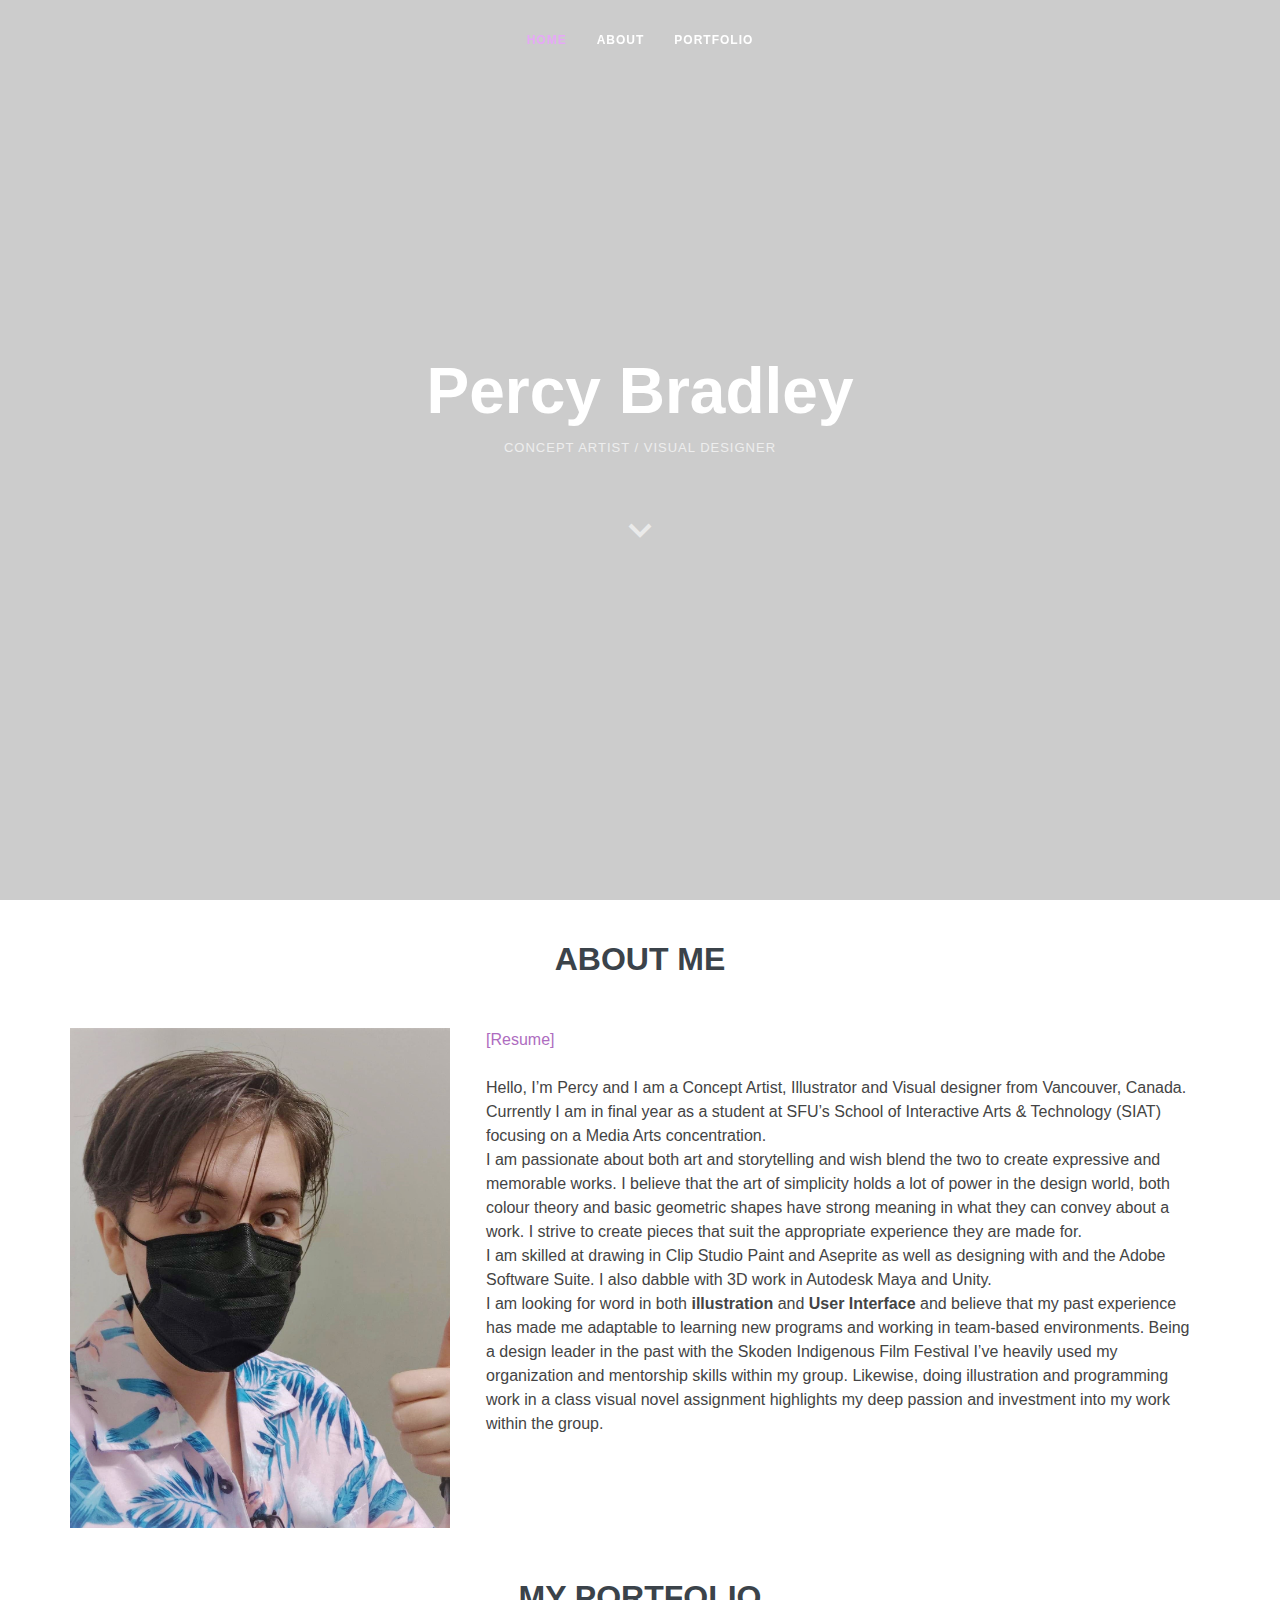
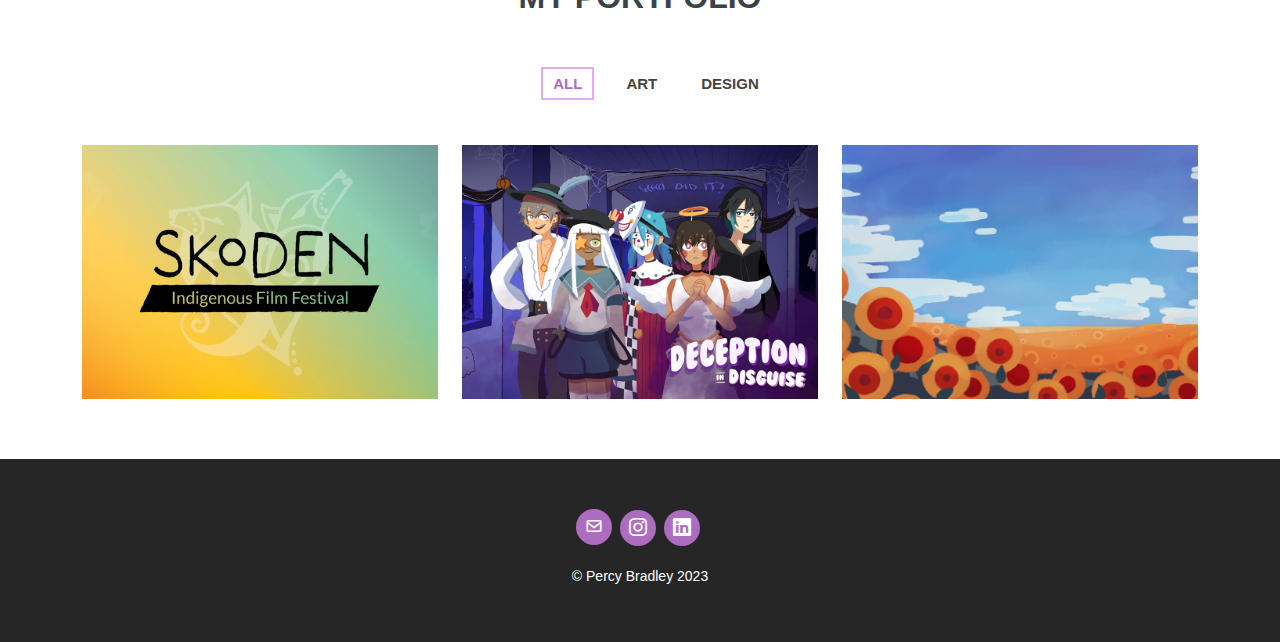
==== index.html @ afb80fdd "Add Photos" ====
<!DOCTYPE html>
<html lang="en">

<head>
  <meta charset="utf-8">
  <meta content="width=device-width, initial-scale=1.0" name="viewport">

  <title>Percy Bradley</title>
  <meta content="" name="description">
  <meta content="" name="keywords">
  
  <!-- Vendor CSS Files -->
  <link href="assets/vendor/bootstrap/css/bootstrap.min.css" rel="stylesheet">
  <link href="assets/vendor/bootstrap-icons/bootstrap-icons.css" rel="stylesheet">
  <link href="assets/vendor/boxicons/css/boxicons.min.css" rel="stylesheet">
  <link href="assets/vendor/glightbox/css/glightbox.min.css" rel="stylesheet">
  <link href="assets/vendor/swiper/swiper-bundle.min.css" rel="stylesheet">

  <!-- CSS Files -->
  <link href="assets/css/style.css" rel="stylesheet">
  <link href="assets/css/navigation.css" rel="stylesheet">
  <link href="assets/css/gallery.css" rel="stylesheet">
  <link href="assets/css/portfolio.css" rel="stylesheet">
  <link href="assets/css/aboutme.css" rel="stylesheet">
  <link href="assets/css/contactme.css" rel="stylesheet">
</head>

<body>

  <!-- ======= Header ======= -->
  <header id="header" class="fixed-top d-flex justify-content-center align-items-center header-transparent">
    <nav id="navbar" class="navbar">
      <ul>
        <li><a class="nav-link scrollto active" href="#hero">
          <p>Home</p>
        </a></li>
        <li><a class="nav-link scrollto" href="#about">About</a></li>
        <li><a class="nav-link scrollto" href="#portfolio">Portfolio</a></li>
      </ul>
      <i class="bi bi-list mobile-nav-toggle"></i>
    </nav><!-- .navbar -->
  </header><!-- End Header -->



  
  <!-- ======= Hero Section ======= -->
  <section id="hero">
    <div class="hero-container">
      <h1>Percy Bradley</h1>
      <h2>Concept Artist / Visual Designer</h2>
      <a href="#about" class="btn-scroll scrollto" title="Scroll Down"><i class="bx bx-chevron-down"></i></a>
    </div>
  </section><!-- End Hero -->

  <!-- ======= About Me Section ======= -->
  <section id="about" class="about">
    <div class="container">

      <div class="section-title">
        <h2>About Me</h2>
      </div>

      <div class="row">
        <div class="image col-lg-4 d-flex align-items-stretch justify-content-center justify-content-lg-start" id="profile.img"></div>
        <div class="col-lg-8 d-flex flex-column align-items-stretch">
          <div class="content ps-lg-4 d-flex flex-column justify-content-center">
            <a href="assets/PercyBradley-Resume.pdf"><p>[Resume]</p><br></a>

            <p>Hello, I’m Percy and I am a Concept Artist, Illustrator and Visual designer from Vancouver, Canada. Currently I am in final year as a student at SFU’s School of Interactive Arts & Technology (SIAT) focusing on a Media Arts concentration.<br>
              I am passionate about both art and storytelling and wish blend the two to create expressive and memorable works. I believe that the art of simplicity holds a lot of power in the design world, both colour theory and basic geometric shapes have strong meaning in what they can convey about a work. I strive to create pieces that suit the appropriate experience they are made for.<br> 
              I am skilled at drawing in Clip Studio Paint and Aseprite as well as designing with and the Adobe Software Suite. I also dabble with 3D work in Autodesk Maya and Unity.<br>
              I am looking for word in both <strong>illustration</strong> and <strong>User Interface</strong> and believe that my past experience has made me adaptable to learning new programs and working in team-based environments. Being a design leader in the past with the Skoden Indigenous Film Festival I’ve heavily used my organization and mentorship skills within my group. Likewise, doing illustration and programming work in a class visual novel assignment highlights my deep passion and investment into my work within the group.
            </p>
          </div><!-- End .content-->
        </div>
      </div>
    </div>
  </section><!-- End About Me Section -->


  <main id="main">
      <!-- ======= My Portfolio Section ======= -->
      <section id="portfolio" class="portfolio">
      <div class="container">

        <div class="section-title">
          <h2>My Portfolio</h2>      
        </div>

        <ul id="portfolio-flters" class="d-flex justify-content-center">
          <li data-filter="*" class="filter-active">All</li>
          <li data-filter=".filter-art">Art</li>
          <li data-filter=".filter-design">Design</li>
        </ul>

        <div class="row portfolio-container">

          <!-- SKODEN -->
          <div class="col-lg-4 col-md-6 portfolio-item filter-design">
            <div class="portfolio-img">
              <a href="portfolio-social-media.html" class="link-fluid">
                <img src="assets/img/skoden/skoden_crop.png" class="img-fluid" alt="">
              </a>
            </div>
            <div class="portfolio-info">
              <h4>Skoden Indigenous Film Festival</h4>
              <p>Social Media Design</p>
            </div>
          </div>

          <!-- VISUAL NOVEL -->
          <div class="col-lg-4 col-md-6 portfolio-item filter-art">
            <div class="portfolio-img">
              <a href="portfolio-visual-novel.html" class="link-fluid">
                <img src="assets/img/vn/vn_crop.png" class="img-fluid" alt="">
              </a>
            </div>
            <div class="portfolio-info">
              <h4>Visual Novel Game</h4>
              <p>Concept Art, Illustrations, Writing</p>
            </div>
          </div>

          <!-- ARTS -->
          <div class="col-lg-4 col-md-6 portfolio-item filter-art">
            <div class="portfolio-img">
              <a href="portfolio-personal.html" class="link-fluid">
                <img src="assets/img/personal/personal_crop.png" class="img-fluid" alt="">
              </a>
            </div>
            <div class="portfolio-info">
              <h4>Personal Work</h4>
              <p>Concept Art, Illustrations, Pixel Art</p>
            </div>
          </div>

        </div>
      </div>
    </section><!-- End My Portfolio Section -->


    



  </main><!-- End #main -->


  <!-- ======= Footer ======= -->
  <footer id="footer">
    <div class="container">
      <div class="col-md-12">
        <div class="info-box">
          <div class="social-links">
            <a href ="mailto:percival.w.bradley@gmail.com"><i class="bx bx-envelope"></i></a>
            <a href="https://www.instagram.com/crowoats/" class="instagram"><i class="bi bi-instagram"></i></a>
            <a href="https://www.linkedin.com/in/percy-bradley-56721328b/#" class="linkedin"><i class="bi bi-linkedin"></i></a>
          </div>
        </div>
      </div>
      <div class="copyright">
        &copy; Percy Bradley 2023
      </div>
    </div>
  </footer><!-- End Footer -->


  <a href="#" class="back-to-top d-flex align-items-center justify-content-center"><i class="bi bi-arrow-up-short"></i></a>

  <!-- Vendor JS Files -->
  <script src="assets/vendor/purecounter/purecounter_vanilla.js"></script>
  <script src="assets/vendor/bootstrap/js/bootstrap.bundle.min.js"></script>
  <script src="assets/vendor/glightbox/js/glightbox.min.js"></script>
  <script src="assets/vendor/isotope-layout/isotope.pkgd.min.js"></script>
  <script src="assets/vendor/swiper/swiper-bundle.min.js"></script>
  <script src="assets/vendor/waypoints/noframework.waypoints.js"></script>
  <script src="assets/vendor/php-email-form/validate.js"></script>

  <!-- Template Main JS File -->
  <script src="assets/js/main.js"></script>

</body>

</html>
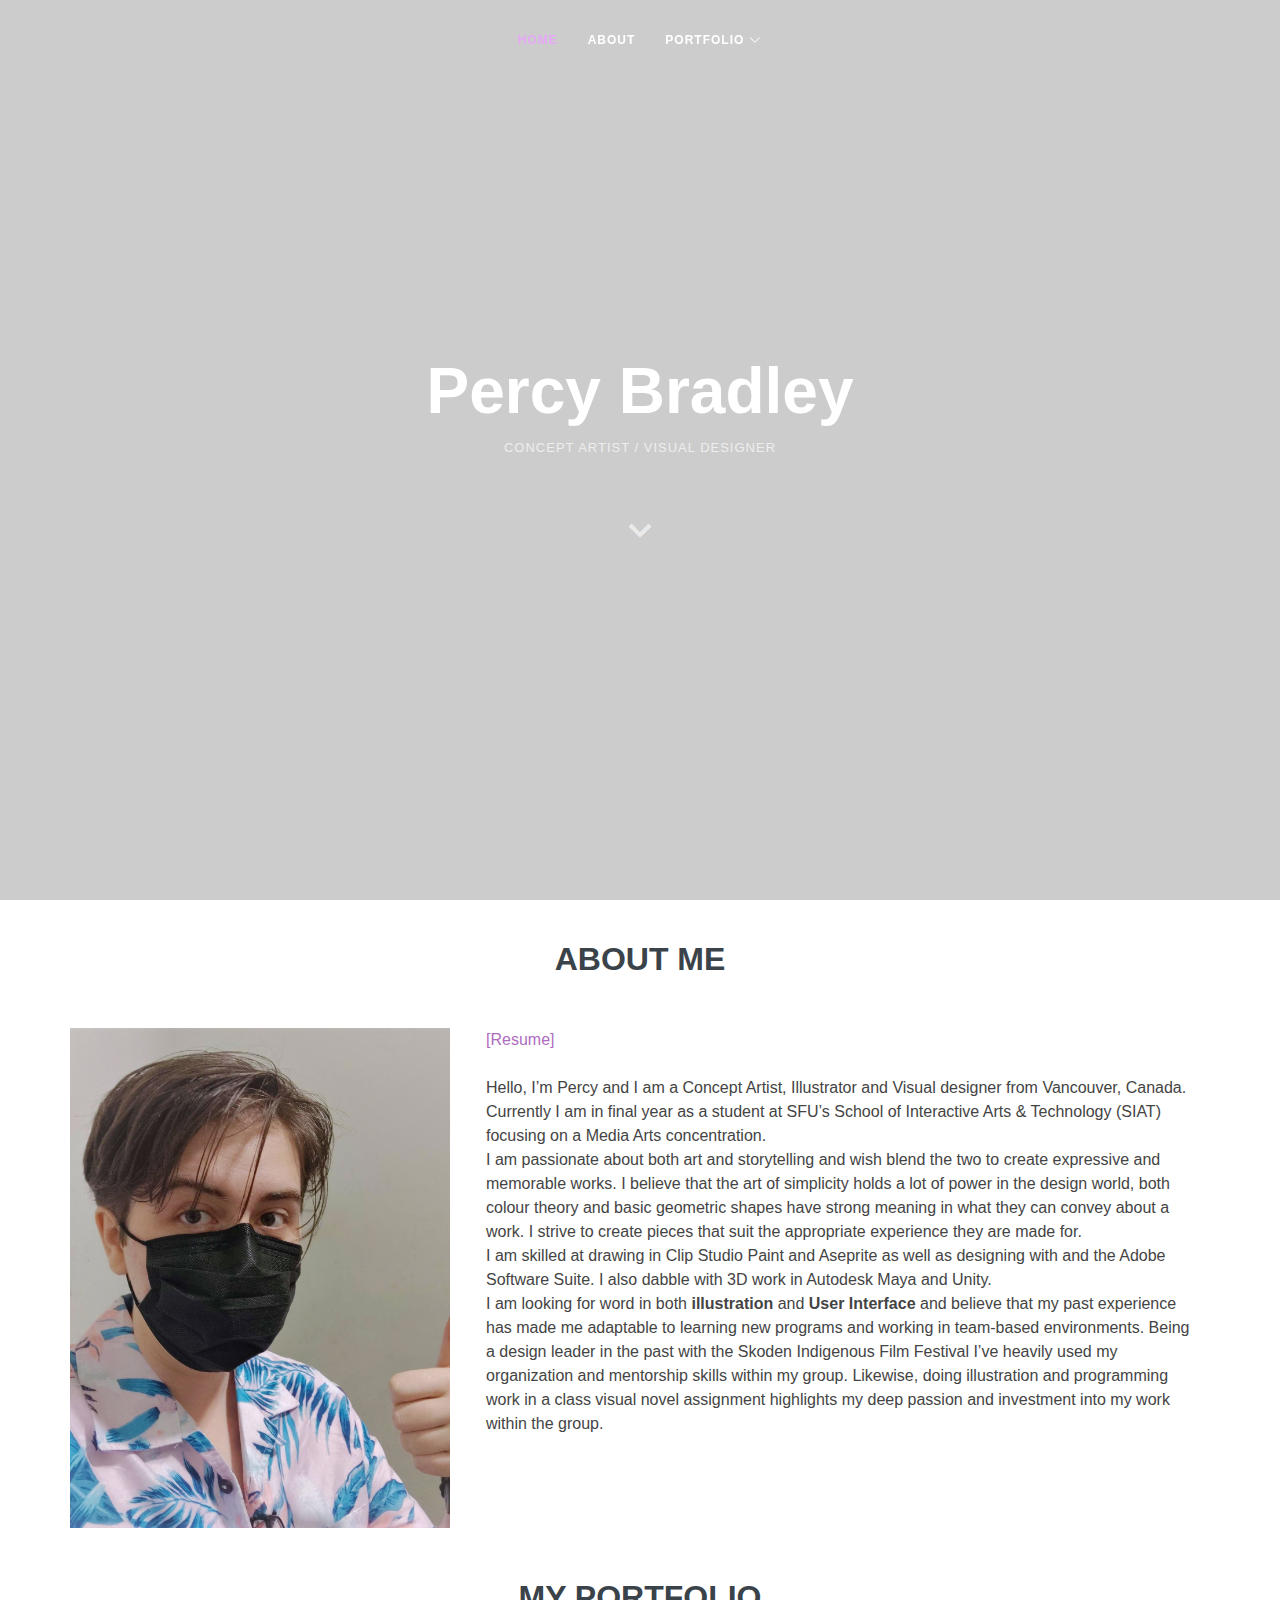
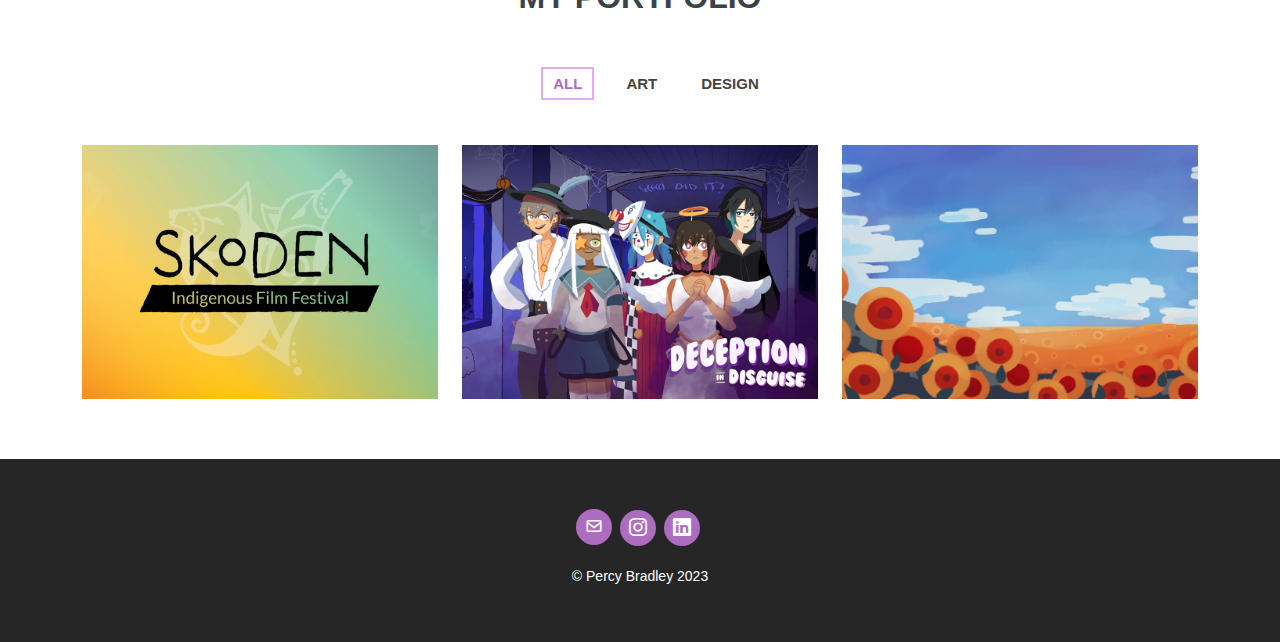
==== commit 03edcd54: "Link Hover + New Images" ====
--- a/index.html
+++ b/index.html
@@ -35,10 +35,16 @@
           <p>Home</p>
         </a></li>
         <li><a class="nav-link scrollto" href="#about">About</a></li>
-        <li><a class="nav-link scrollto" href="#portfolio">Portfolio</a></li>
+        <li class="dropdown"><a href="#portfolio"><span>Portfolio</span> <i class="bi bi-chevron-down"></i></a>
+          <ul>
+            <li><a href="portfolio-social-media.html">2023 Skoden Indigenous Film Festival</a></li>
+            <li><a href="portfolio-visual-novel.html">Visual Novel Game</a></li>
+            <li><a href="portfolio-personal.html">Personal Work</a></li>
+          </ul>
+        </li>
       </ul>
       <i class="bi bi-list mobile-nav-toggle"></i>
-    </nav><!-- .navbar -->
+    </nav>
   </header><!-- End Header -->
 
 
--- a/assets/css/style.css
+++ b/assets/css/style.css
@@ -17,6 +17,7 @@
 a {
   color: #ae6cc0;
   text-decoration: none;
+  transition: 0.3s;
 }
 
 a:hover {
@@ -311,7 +312,6 @@
   text-align: center;
   width: 36px;
   height: 36px;
-  transition: 0.3s;
 }
 
 #footer .social-links a:hover {
--- a/assets/css/navigation.css
+++ b/assets/css/navigation.css
@@ -83,7 +83,7 @@
   .navbar .dropdown ul a:hover,
   .navbar .dropdown ul .active:hover,
   .navbar .dropdown ul li:hover>a {
-    color: #6fdeb6;
+    color: #ae6cc0;
   }
   
   .navbar .dropdown:hover>ul {
@@ -179,7 +179,7 @@
   .navbar-mobile a:hover,
   .navbar-mobile .active,
   .navbar-mobile li:hover>a {
-    color: #6fdeb6;
+    color: #ae6cc0;;
   }
   
   .navbar-mobile .getstarted,
@@ -214,7 +214,7 @@
   .navbar-mobile .dropdown ul a:hover,
   .navbar-mobile .dropdown ul .active:hover,
   .navbar-mobile .dropdown ul li:hover>a {
-    color: #6fdeb6;
+    color: #ae6cc0;
   }
   
   .navbar-mobile .dropdown>.dropdown-active {
--- a/assets/css/portfolio.css
+++ b/assets/css/portfolio.css
@@ -63,7 +63,7 @@
   top: 70px;
 }
 .portfolio-nav .nav-link:hover{
-  color:#6fdeb6 ;
+  color: #ae6cc0;
 }
 
 .portfolio-details .portfolio-details-slider .swiper-pagination .swiper-pagination-bullet {
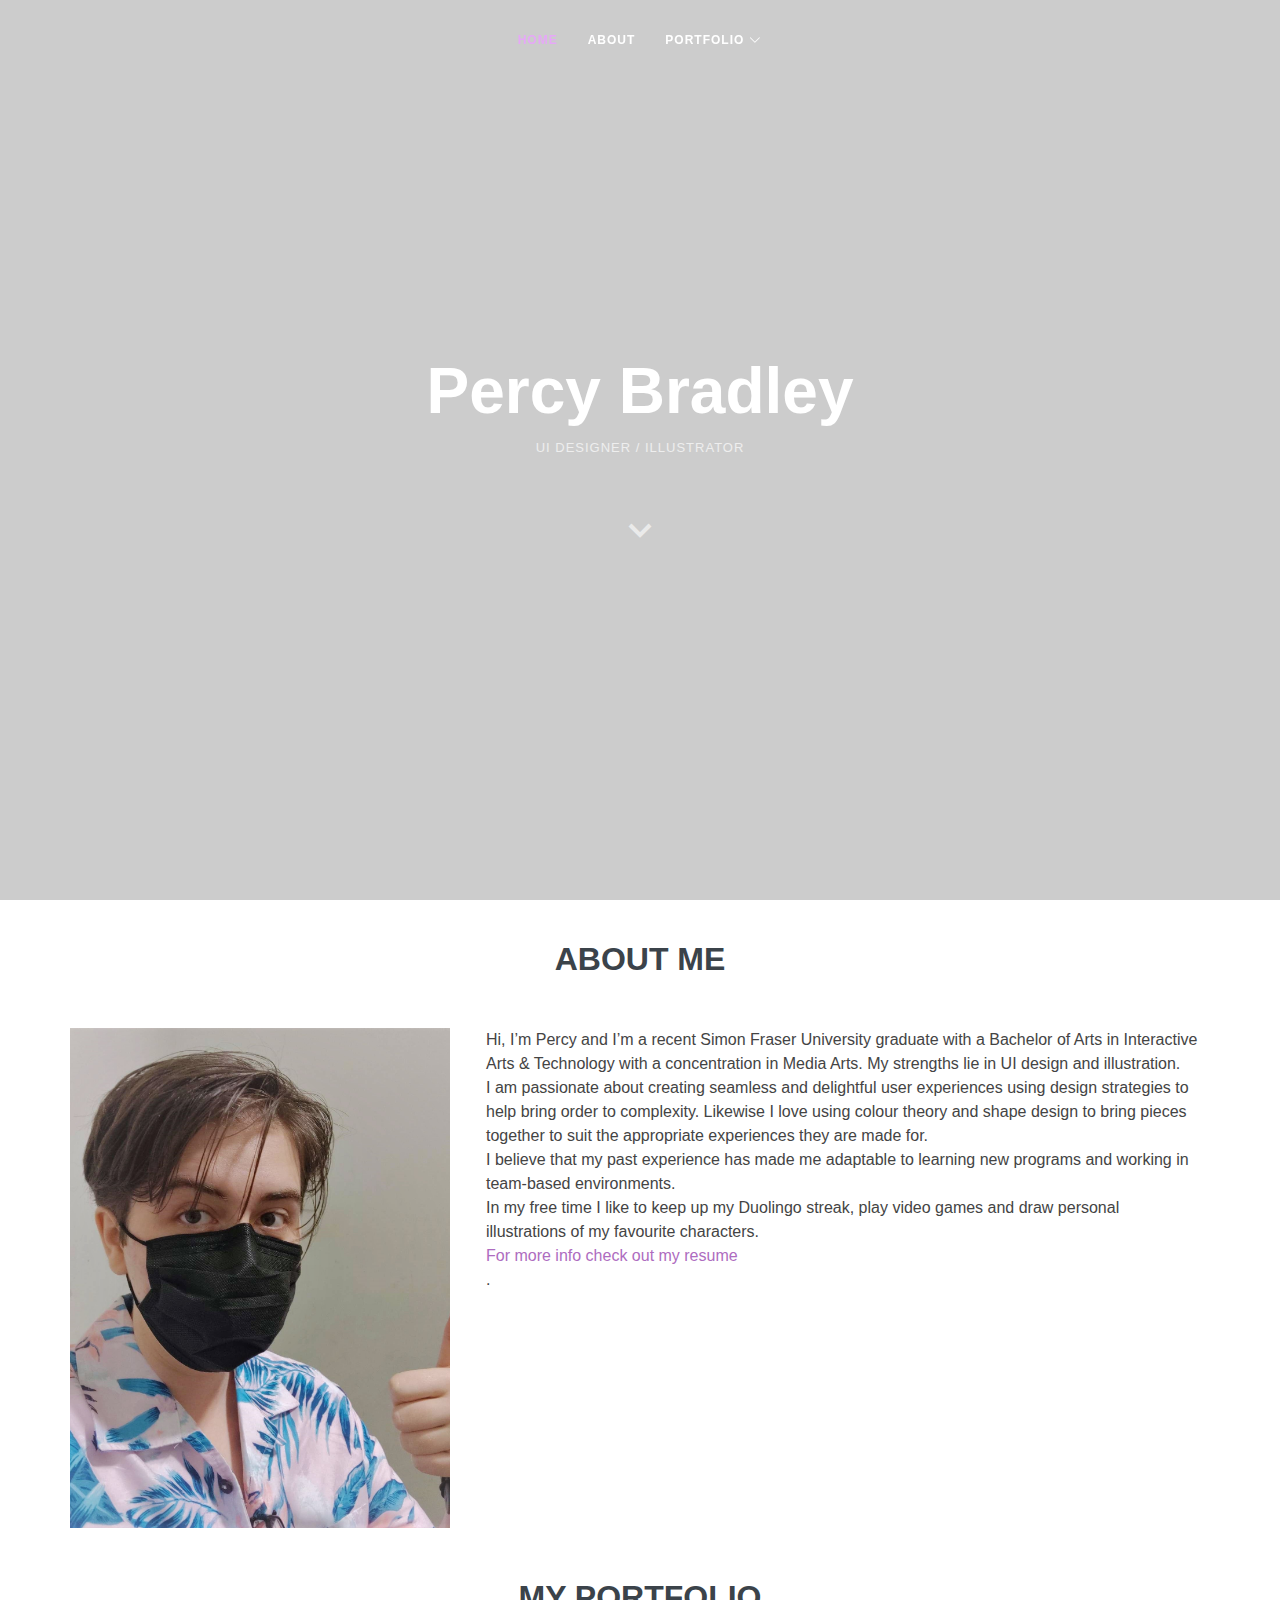
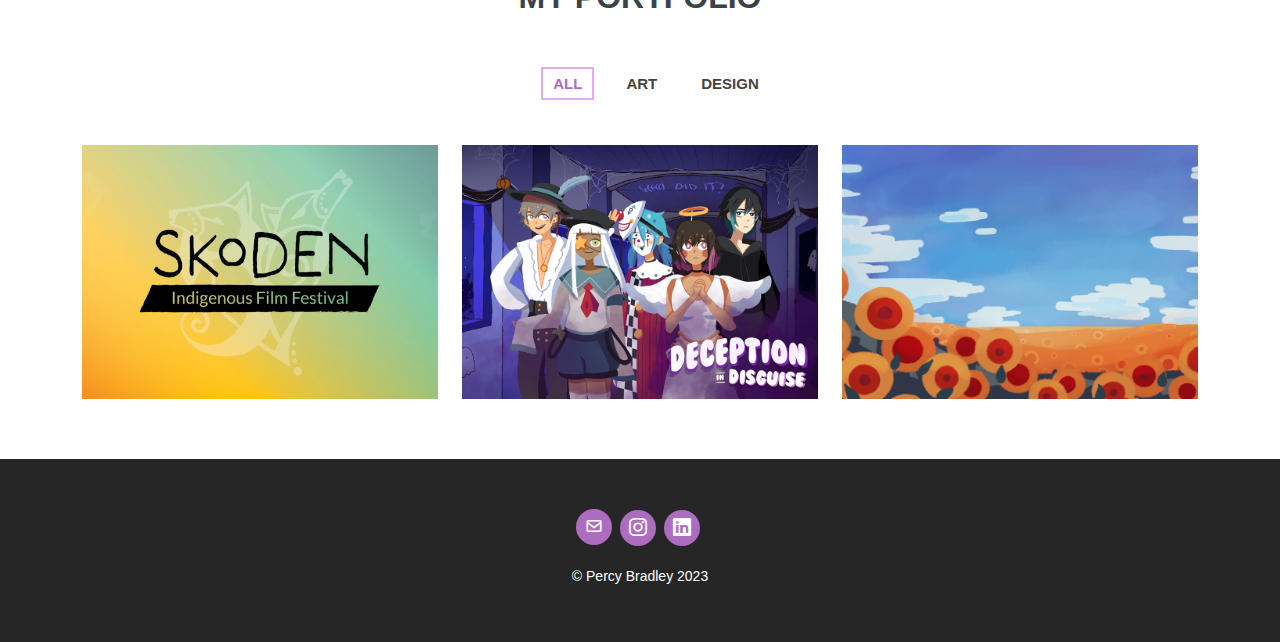
==== commit a2437dcc: "Update Text & Images" ====
--- a/index.html
+++ b/index.html
@@ -54,7 +54,7 @@
   <section id="hero">
     <div class="hero-container">
       <h1>Percy Bradley</h1>
-      <h2>Concept Artist / Visual Designer</h2>
+      <h2>UI Designer / Illustrator</h2>
       <a href="#about" class="btn-scroll scrollto" title="Scroll Down"><i class="bx bx-chevron-down"></i></a>
     </div>
   </section><!-- End Hero -->
@@ -71,12 +71,12 @@
         <div class="image col-lg-4 d-flex align-items-stretch justify-content-center justify-content-lg-start" id="profile.img"></div>
         <div class="col-lg-8 d-flex flex-column align-items-stretch">
           <div class="content ps-lg-4 d-flex flex-column justify-content-center">
-            <a href="assets/PercyBradley-Resume.pdf"><p>[Resume]</p><br></a>
-
-            <p>Hello, I’m Percy and I am a Concept Artist, Illustrator and Visual designer from Vancouver, Canada. Currently I am in final year as a student at SFU’s School of Interactive Arts & Technology (SIAT) focusing on a Media Arts concentration.<br>
-              I am passionate about both art and storytelling and wish blend the two to create expressive and memorable works. I believe that the art of simplicity holds a lot of power in the design world, both colour theory and basic geometric shapes have strong meaning in what they can convey about a work. I strive to create pieces that suit the appropriate experience they are made for.<br> 
-              I am skilled at drawing in Clip Studio Paint and Aseprite as well as designing with and the Adobe Software Suite. I also dabble with 3D work in Autodesk Maya and Unity.<br>
-              I am looking for word in both <strong>illustration</strong> and <strong>User Interface</strong> and believe that my past experience has made me adaptable to learning new programs and working in team-based environments. Being a design leader in the past with the Skoden Indigenous Film Festival I’ve heavily used my organization and mentorship skills within my group. Likewise, doing illustration and programming work in a class visual novel assignment highlights my deep passion and investment into my work within the group.
+            <p>
+              Hi, I’m Percy and I’m a recent Simon Fraser University graduate with a Bachelor of Arts in Interactive Arts & Technology with a concentration in Media Arts. My strengths lie in UI design and illustration.<br>
+              I am passionate about creating seamless and delightful user experiences using design strategies to help bring order to complexity. Likewise I love using colour theory and shape design to bring pieces together to suit the appropriate experiences they are made for.<br>
+              I believe that my past experience has made me adaptable to learning new programs and working in team-based environments.<br>
+              In my free time I like to keep up my Duolingo streak, play video games and draw personal illustrations of my favourite characters.<br>
+              <a href="assets/PercyBradley-Resume.pdf"><p>For more info check out my resume</p></a>.
             </p>
           </div><!-- End .content-->
         </div>
@@ -137,7 +137,7 @@
             </div>
             <div class="portfolio-info">
               <h4>Personal Work</h4>
-              <p>Concept Art, Illustrations, Pixel Art</p>
+              <p>Illustrations, Pixel Art</p>
             </div>
           </div>
 
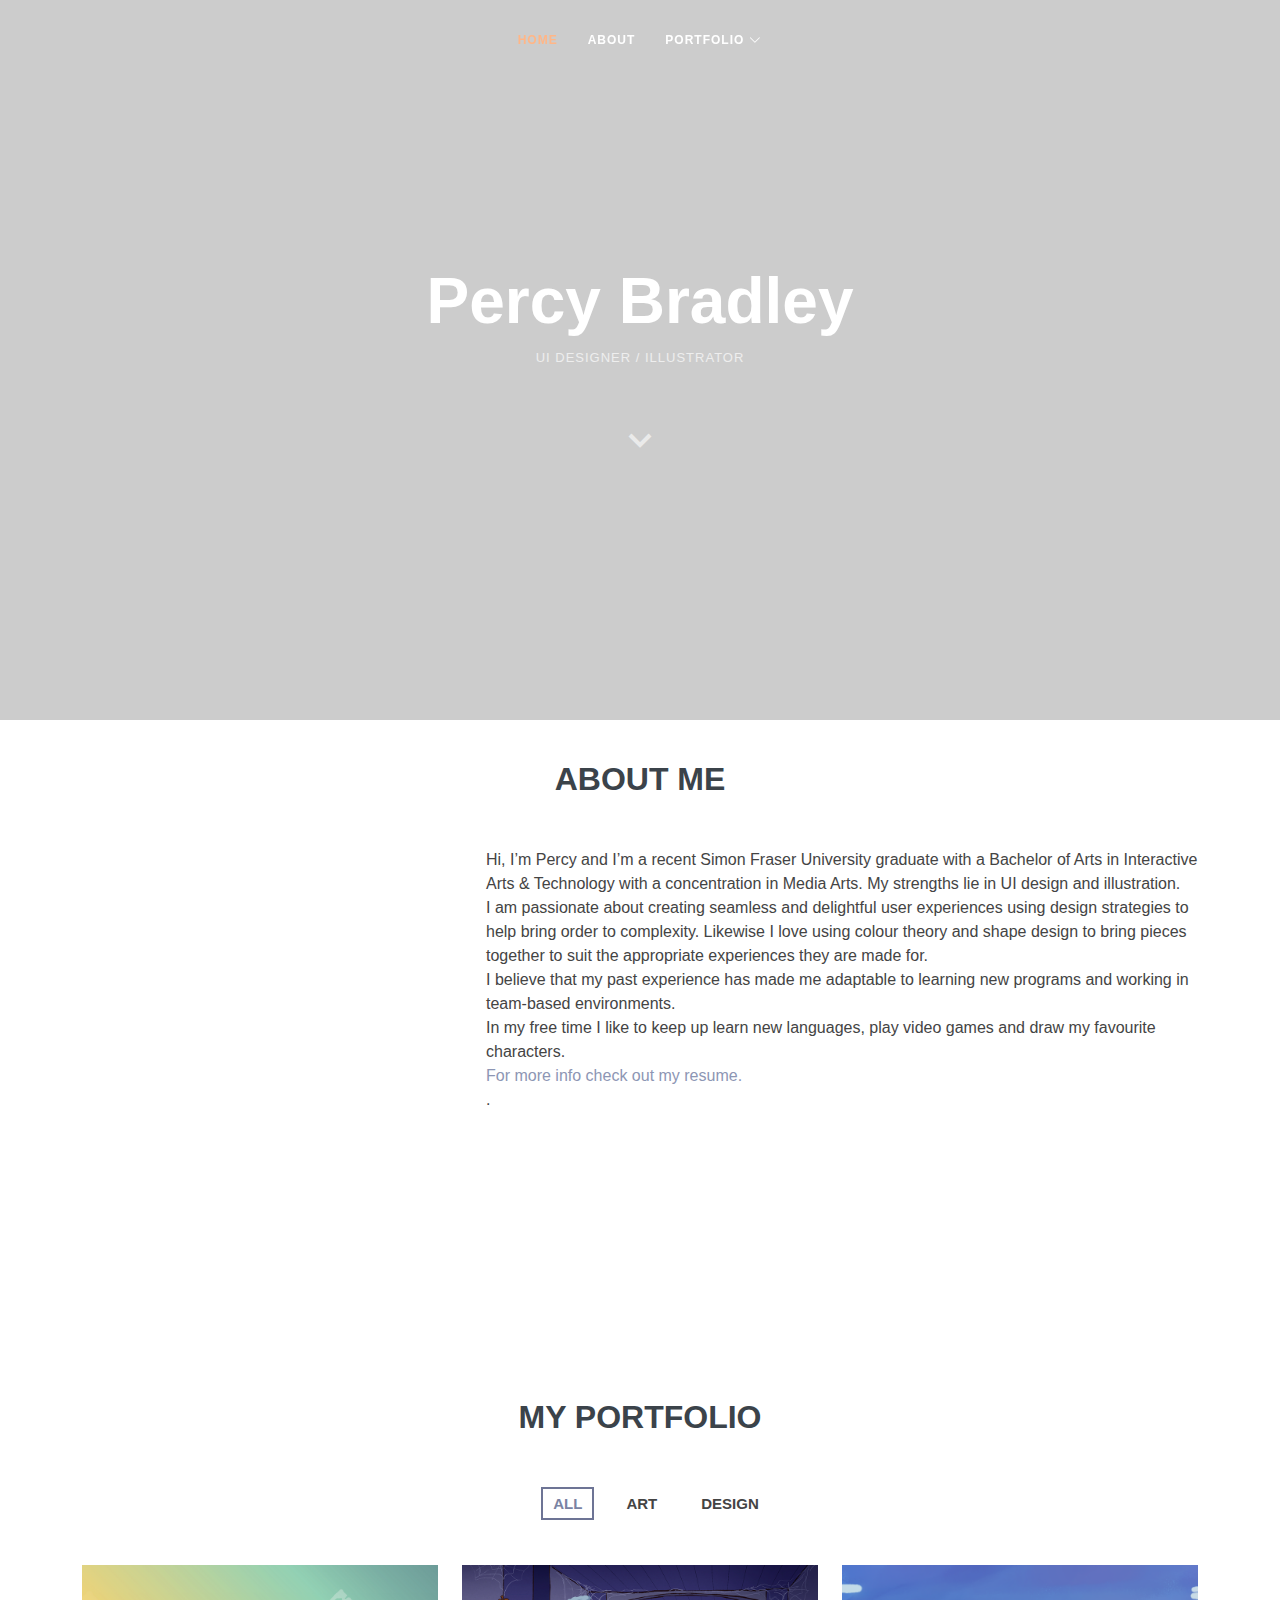
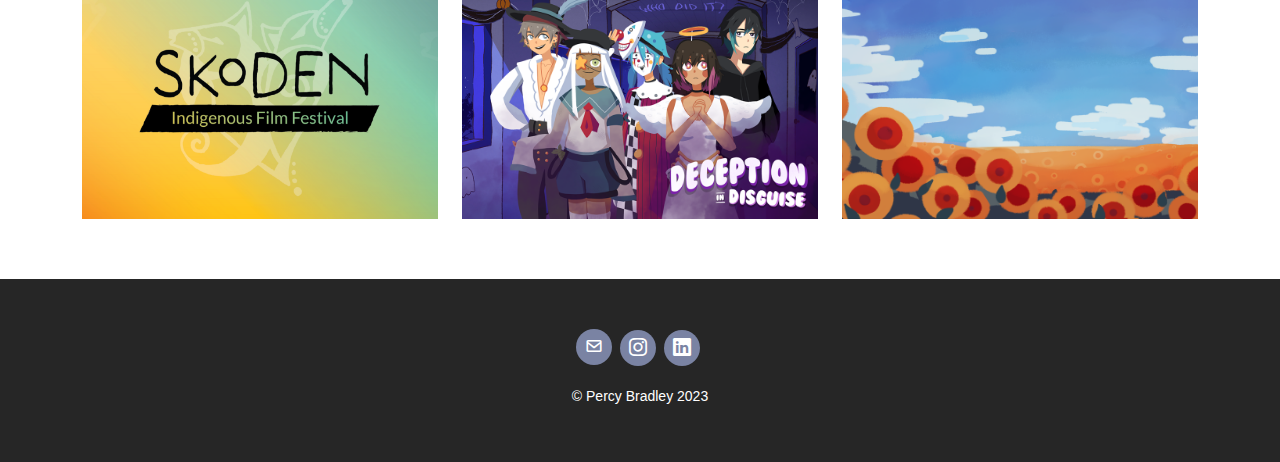
==== commit 7d159dea: "Edit Colours / Image / About Me" ====
--- a/index.html
+++ b/index.html
@@ -75,8 +75,8 @@
               Hi, I’m Percy and I’m a recent Simon Fraser University graduate with a Bachelor of Arts in Interactive Arts & Technology with a concentration in Media Arts. My strengths lie in UI design and illustration.<br>
               I am passionate about creating seamless and delightful user experiences using design strategies to help bring order to complexity. Likewise I love using colour theory and shape design to bring pieces together to suit the appropriate experiences they are made for.<br>
               I believe that my past experience has made me adaptable to learning new programs and working in team-based environments.<br>
-              In my free time I like to keep up my Duolingo streak, play video games and draw personal illustrations of my favourite characters.<br>
-              <a href="assets/PercyBradley-Resume.pdf"><p>For more info check out my resume</p></a>.
+              In my free time I like to keep up learn new languages, play video games and draw my favourite characters.<br>
+              <a href="assets/PercyBradley-Resume.pdf"><p>For more info check out my resume.</p></a>.
             </p>
           </div><!-- End .content-->
         </div>
--- a/assets/css/style.css
+++ b/assets/css/style.css
@@ -15,13 +15,13 @@
 }
 
 a {
-  color: #ae6cc0;
+  color: #8D96B4;
   text-decoration: none;
   transition: 0.3s;
 }
 
 a:hover {
-  color: #e6a8f7;
+  color: #7A83A3;
   text-decoration: none;
 }
 
@@ -35,7 +35,7 @@
   padding-top: 10px;
 }
 h4{
-  color: #ae6cc0 ;
+  color: #8D96B4;
   font-size: 1.2em;
 }
 br {
@@ -58,7 +58,7 @@
   right: 15px;
   bottom: 15px;
   z-index: 996;
-  background: #6fdeb6;
+  background: #8D96B4;
   width: 40px;
   height: 40px;
   border-radius: 4px;
@@ -72,7 +72,7 @@
 }
 
 .back-to-top:hover {
-  background: #aaead3;
+  background:#7A83A3;
   color: #fff;
 }
 
@@ -106,7 +106,7 @@
 --------------------------------------------------------------*/
 #hero {
   width: 100%;
-  height: 100vh;
+  height: 80vh;
   background: url("../img/title-bg.png") top right;
   background-size: cover;
   position: relative;
@@ -161,7 +161,7 @@
 }
 
 #hero .btn-scroll:hover {
-  color: #ffb727;
+  color: #FFB687;
 }
 
 @media (min-width: 1024px) {
@@ -303,7 +303,7 @@
 #footer .social-links a {
   font-size: 18px;
   display: inline-block;
-  background: #ae6cc0 ;
+  background: #7A83A3;
   color: #fff;
   line-height: 1;
   padding: 8px 0;
@@ -315,7 +315,7 @@
 }
 
 #footer .social-links a:hover {
-  background: #e6a8f7;
+  background: #6D7495;
   color: #fff;
   text-decoration: none;
 }
--- a/assets/css/navigation.css
+++ b/assets/css/navigation.css
@@ -43,8 +43,12 @@
     margin-left: 5px;
   }
 
-  a:hover,.navbar .active,.navbar .active:focus,.navbar li:hover>a {
-    color:#e6a8f7;
+  a:hover {
+    color:#7A83A3;
+  }
+
+ .navbar .active,.navbar .active:focus,.navbar li:hover>a {
+    color:#FFB687;
   }
   
   .navbar .dropdown ul {
@@ -83,7 +87,7 @@
   .navbar .dropdown ul a:hover,
   .navbar .dropdown ul .active:hover,
   .navbar .dropdown ul li:hover>a {
-    color: #ae6cc0;
+    color: #FFB687;
   }
   
   .navbar .dropdown:hover>ul {
@@ -179,7 +183,7 @@
   .navbar-mobile a:hover,
   .navbar-mobile .active,
   .navbar-mobile li:hover>a {
-    color: #ae6cc0;;
+    color: #FFB687;
   }
   
   .navbar-mobile .getstarted,
@@ -214,7 +218,7 @@
   .navbar-mobile .dropdown ul a:hover,
   .navbar-mobile .dropdown ul .active:hover,
   .navbar-mobile .dropdown ul li:hover>a {
-    color: #ae6cc0;
+    color: #FFB687;
   }
   
   .navbar-mobile .dropdown>.dropdown-active {
--- a/assets/css/gallery.css
+++ b/assets/css/gallery.css
@@ -23,8 +23,8 @@
   
   .portfolio #portfolio-flters li:hover,
   .portfolio #portfolio-flters li.filter-active {
-    color: #ae6cc0;
-    border-color: #e6a8f7;
+    color: #7A83A3;
+    border-color: #6D7495;
   }
   
   .portfolio .portfolio-item {
--- a/assets/css/portfolio.css
+++ b/assets/css/portfolio.css
@@ -31,7 +31,7 @@
 }
 
 .preview-link:hover, .personal-link:hover {
-  color: #ffc041;
+  color: #7A83A3;
 }
 /* Image & Image Subtitles*/
 
@@ -63,7 +63,7 @@
   top: 70px;
 }
 .portfolio-nav .nav-link:hover{
-  color: #ae6cc0;
+  color: #7A83A3;
 }
 
 .portfolio-details .portfolio-details-slider .swiper-pagination .swiper-pagination-bullet {
@@ -71,11 +71,11 @@
   height: 12px;
   background-color: #fff;
   opacity: 1;
-  border: 1px solid #ffb727;
+  border: 1px solid #FFB687;
 }
 
 .portfolio-details .portfolio-details-slider .swiper-pagination .swiper-pagination-bullet-active {
-  background-color: #ffb727;
+  background-color: #FFB687;
 }
 
 .portfolio-details .portfolio-info , .portfolio-details .portfolio-nav{
--- a/assets/css/aboutme.css
+++ b/assets/css/aboutme.css
@@ -45,7 +45,7 @@
   .about .content .count-box i {
     display: block;
     font-size: 36px;
-    color: #ffb727;
+    color: #7A83A3;
     float: left;
     line-height: 0;
   }
@@ -82,7 +82,7 @@
   }
   
   .about .image {
-    background: url("../img/me.jpg") center center no-repeat;
+    background: url("../img/profile.png") center center no-repeat;
     background-size: cover;
     min-height: 500px;
   }
@@ -121,7 +121,7 @@
     width: 1px;
     height: 10px;
     transition: 0.9s;
-    background-color: #ffb727;
+    background-color: #7A83A3;
   }
 
 
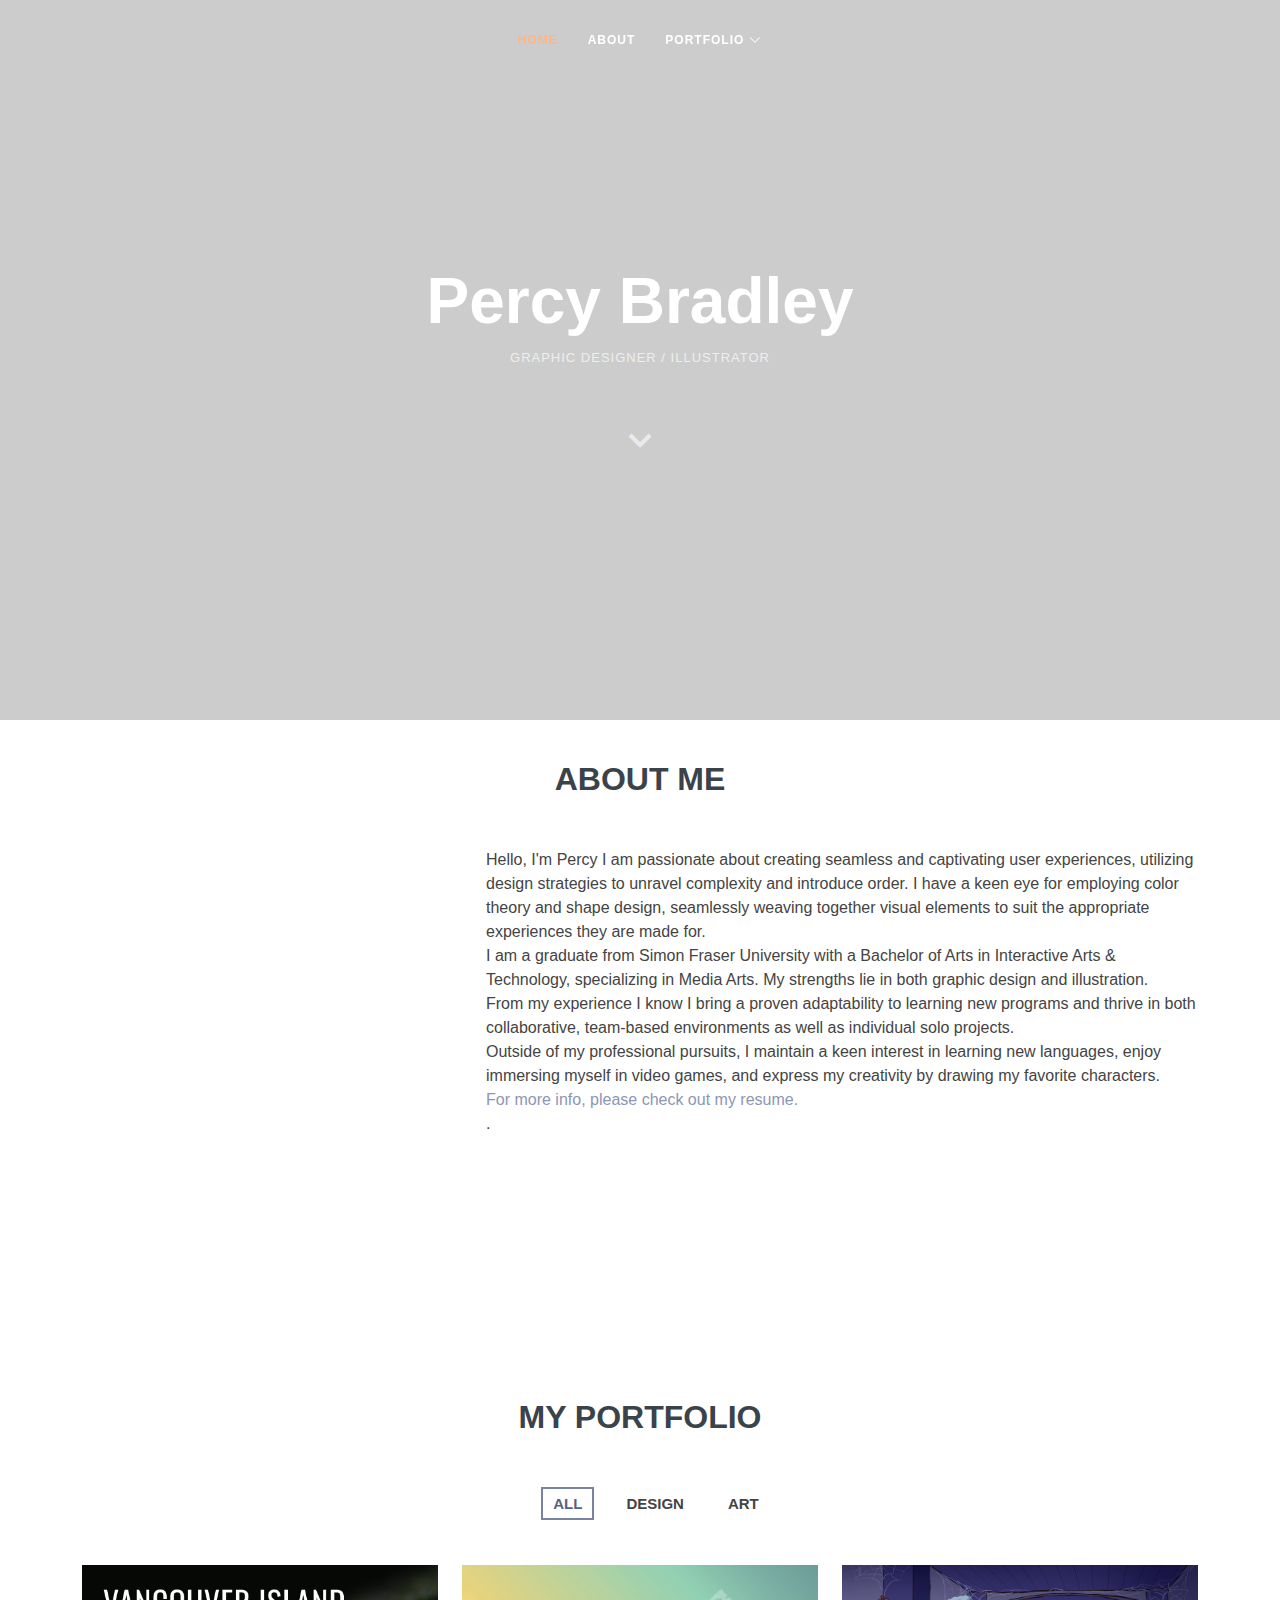
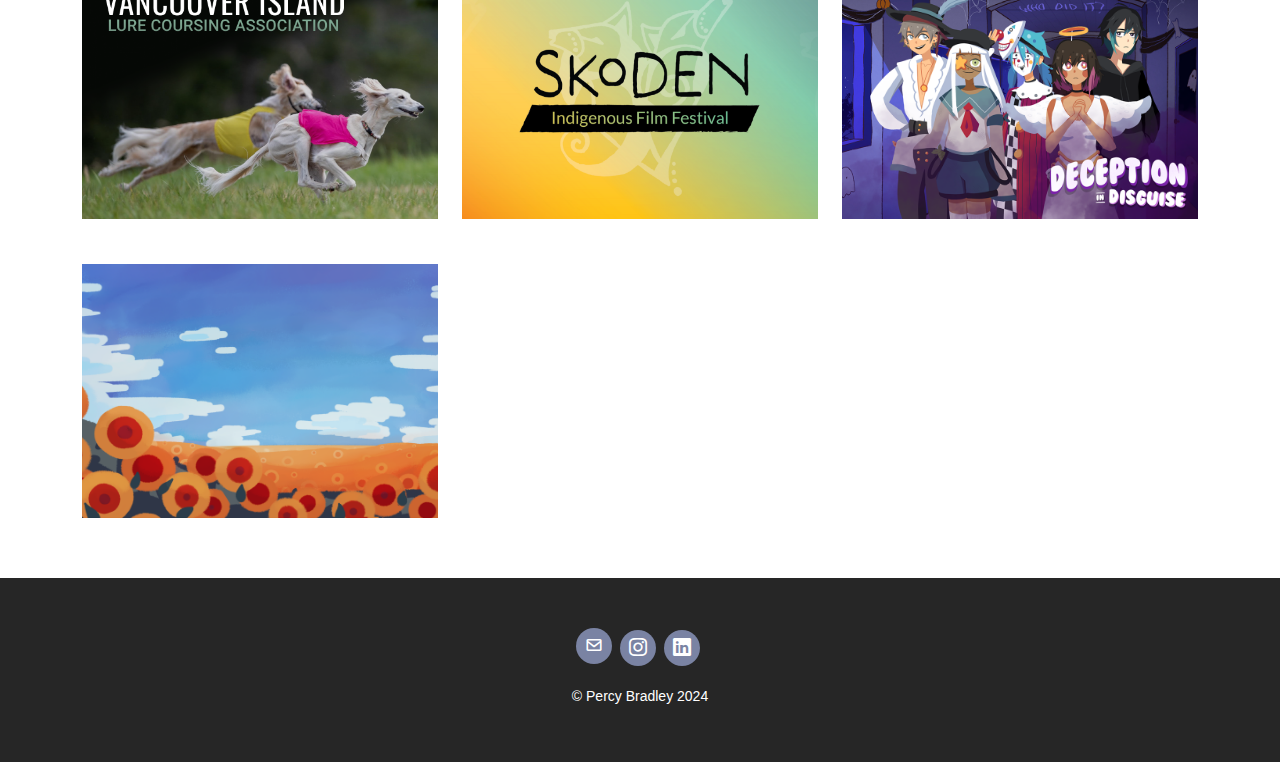
==== commit 48f661ff: "Add VILCA" ====
--- a/index.html
+++ b/index.html
@@ -37,9 +37,10 @@
         <li><a class="nav-link scrollto" href="#about">About</a></li>
         <li class="dropdown"><a href="#portfolio"><span>Portfolio</span> <i class="bi bi-chevron-down"></i></a>
           <ul>
-            <li><a href="portfolio-social-media.html">2023 Skoden Indigenous Film Festival</a></li>
-            <li><a href="portfolio-visual-novel.html">Visual Novel Game</a></li>
-            <li><a href="portfolio-personal.html">Personal Work</a></li>
+            <li><a href="portfolio-vilca.html">VILCA Website UX/UI Design</a></li>
+            <li><a href="portfolio-social-media.html">SIFF Graphic Design Elements</a></li>
+            <li><a href="portfolio-visual-novel.html">Visual Novel Game Illustrations</a></li>
+            <li><a href="portfolio-personal.html">Freelance Art</a></li>
           </ul>
         </li>
       </ul>
@@ -54,7 +55,7 @@
   <section id="hero">
     <div class="hero-container">
       <h1>Percy Bradley</h1>
-      <h2>UI Designer / Illustrator</h2>
+      <h2>Graphic Designer / Illustrator</h2>
       <a href="#about" class="btn-scroll scrollto" title="Scroll Down"><i class="bx bx-chevron-down"></i></a>
     </div>
   </section><!-- End Hero -->
@@ -72,11 +73,11 @@
         <div class="col-lg-8 d-flex flex-column align-items-stretch">
           <div class="content ps-lg-4 d-flex flex-column justify-content-center">
             <p>
-              Hi, I’m Percy and I’m a recent Simon Fraser University graduate with a Bachelor of Arts in Interactive Arts & Technology with a concentration in Media Arts. My strengths lie in UI design and illustration.<br>
-              I am passionate about creating seamless and delightful user experiences using design strategies to help bring order to complexity. Likewise I love using colour theory and shape design to bring pieces together to suit the appropriate experiences they are made for.<br>
-              I believe that my past experience has made me adaptable to learning new programs and working in team-based environments.<br>
-              In my free time I like to keep up learn new languages, play video games and draw my favourite characters.<br>
-              <a href="assets/PercyBradley-Resume.pdf"><p>For more info check out my resume.</p></a>.
+              Hello, I'm Percy I am passionate about creating seamless and captivating user experiences, utilizing design strategies to unravel complexity and introduce order. I have a keen eye for employing color theory and shape design, seamlessly weaving together visual elements to suit the appropriate experiences they are made for.<br>
+              I am a graduate from Simon Fraser University with a Bachelor of Arts in Interactive Arts & Technology, specializing in Media Arts. My strengths lie in both graphic design and illustration.<br>
+              From my experience I know I bring a proven adaptability to learning new programs and thrive in both collaborative, team-based environments as well as individual solo projects.<br>
+              Outside of my professional pursuits, I maintain a keen interest in learning new languages, enjoy immersing myself in video games, and express my creativity by drawing my favorite characters.<br>
+              <a href="assets/PercyBradley-Resume.pdf"><p>For more info, please check out my resume.</p></a>.
             </p>
           </div><!-- End .content-->
         </div>
@@ -96,11 +97,24 @@
 
         <ul id="portfolio-flters" class="d-flex justify-content-center">
           <li data-filter="*" class="filter-active">All</li>
+          <li data-filter=".filter-design">Design</li>
           <li data-filter=".filter-art">Art</li>
-          <li data-filter=".filter-design">Design</li>
         </ul>
 
         <div class="row portfolio-container">
+
+          <!-- VILCA -->
+          <div class="col-lg-4 col-md-6 portfolio-item filter-design">
+            <div class="portfolio-img">
+              <a href="portfolio-vilca.html" class="link-fluid">
+                <img src="assets/img/vilca/vilca_crop.png" class="img-fluid" alt="">
+              </a>
+            </div>
+            <div class="portfolio-info">
+              <h4>Vancouver Island Lure Coursing Association</h4>
+              <p>Website UX/UI Design</p>
+            </div>
+          </div>
 
           <!-- SKODEN -->
           <div class="col-lg-4 col-md-6 portfolio-item filter-design">
@@ -111,7 +125,7 @@
             </div>
             <div class="portfolio-info">
               <h4>Skoden Indigenous Film Festival</h4>
-              <p>Social Media Design</p>
+              <p>Graphic Design Elements</p>
             </div>
           </div>
 
@@ -124,7 +138,7 @@
             </div>
             <div class="portfolio-info">
               <h4>Visual Novel Game</h4>
-              <p>Concept Art, Illustrations, Writing</p>
+              <p>Concept Art & Illustrations</p>
             </div>
           </div>
 
@@ -136,7 +150,7 @@
               </a>
             </div>
             <div class="portfolio-info">
-              <h4>Personal Work</h4>
+              <h4>Freelance Art</h4>
               <p>Illustrations, Pixel Art</p>
             </div>
           </div>
@@ -166,7 +180,7 @@
         </div>
       </div>
       <div class="copyright">
-        &copy; Percy Bradley 2023
+        &copy; Percy Bradley 2024
       </div>
     </div>
   </footer><!-- End Footer -->
--- a/assets/css/style.css
+++ b/assets/css/style.css
@@ -72,7 +72,7 @@
 }
 
 .back-to-top:hover {
-  background:#7A83A3;
+  background:#5a6184;
   color: #fff;
 }
 
@@ -315,7 +315,7 @@
 }
 
 #footer .social-links a:hover {
-  background: #6D7495;
+  background: #5a6184;
   color: #fff;
   text-decoration: none;
 }
--- a/assets/css/navigation.css
+++ b/assets/css/navigation.css
@@ -44,7 +44,7 @@
   }
 
   a:hover {
-    color:#7A83A3;
+    color:#f3824d;
   }
 
  .navbar .active,.navbar .active:focus,.navbar li:hover>a {
--- a/assets/css/gallery.css
+++ b/assets/css/gallery.css
@@ -23,8 +23,8 @@
   
   .portfolio #portfolio-flters li:hover,
   .portfolio #portfolio-flters li.filter-active {
-    color: #7A83A3;
-    border-color: #6D7495;
+    color: #5a6184;
+    border-color: #7A83A3;
   }
   
   .portfolio .portfolio-item {
@@ -79,7 +79,7 @@
   .portfolio .portfolio-item .portfolio-info .preview-link:hover,
   .portfolio .portfolio-item .portfolio-info .details-link:hover,
   .portfolio .portfolio-item .portfolio-info .personal-link:hover {
-    color: #ffb727;
+    color: #FFB687;
   }
   
   .portfolio .portfolio-item .portfolio-info .details-link,
@@ -88,7 +88,7 @@
   }
   
   .portfolio .portfolio-item:hover .portfolio-img img {
-    transform: scale(1.2);
+    transform: scale(1.1);
   }
   
   .portfolio .portfolio-item:hover .portfolio-info {
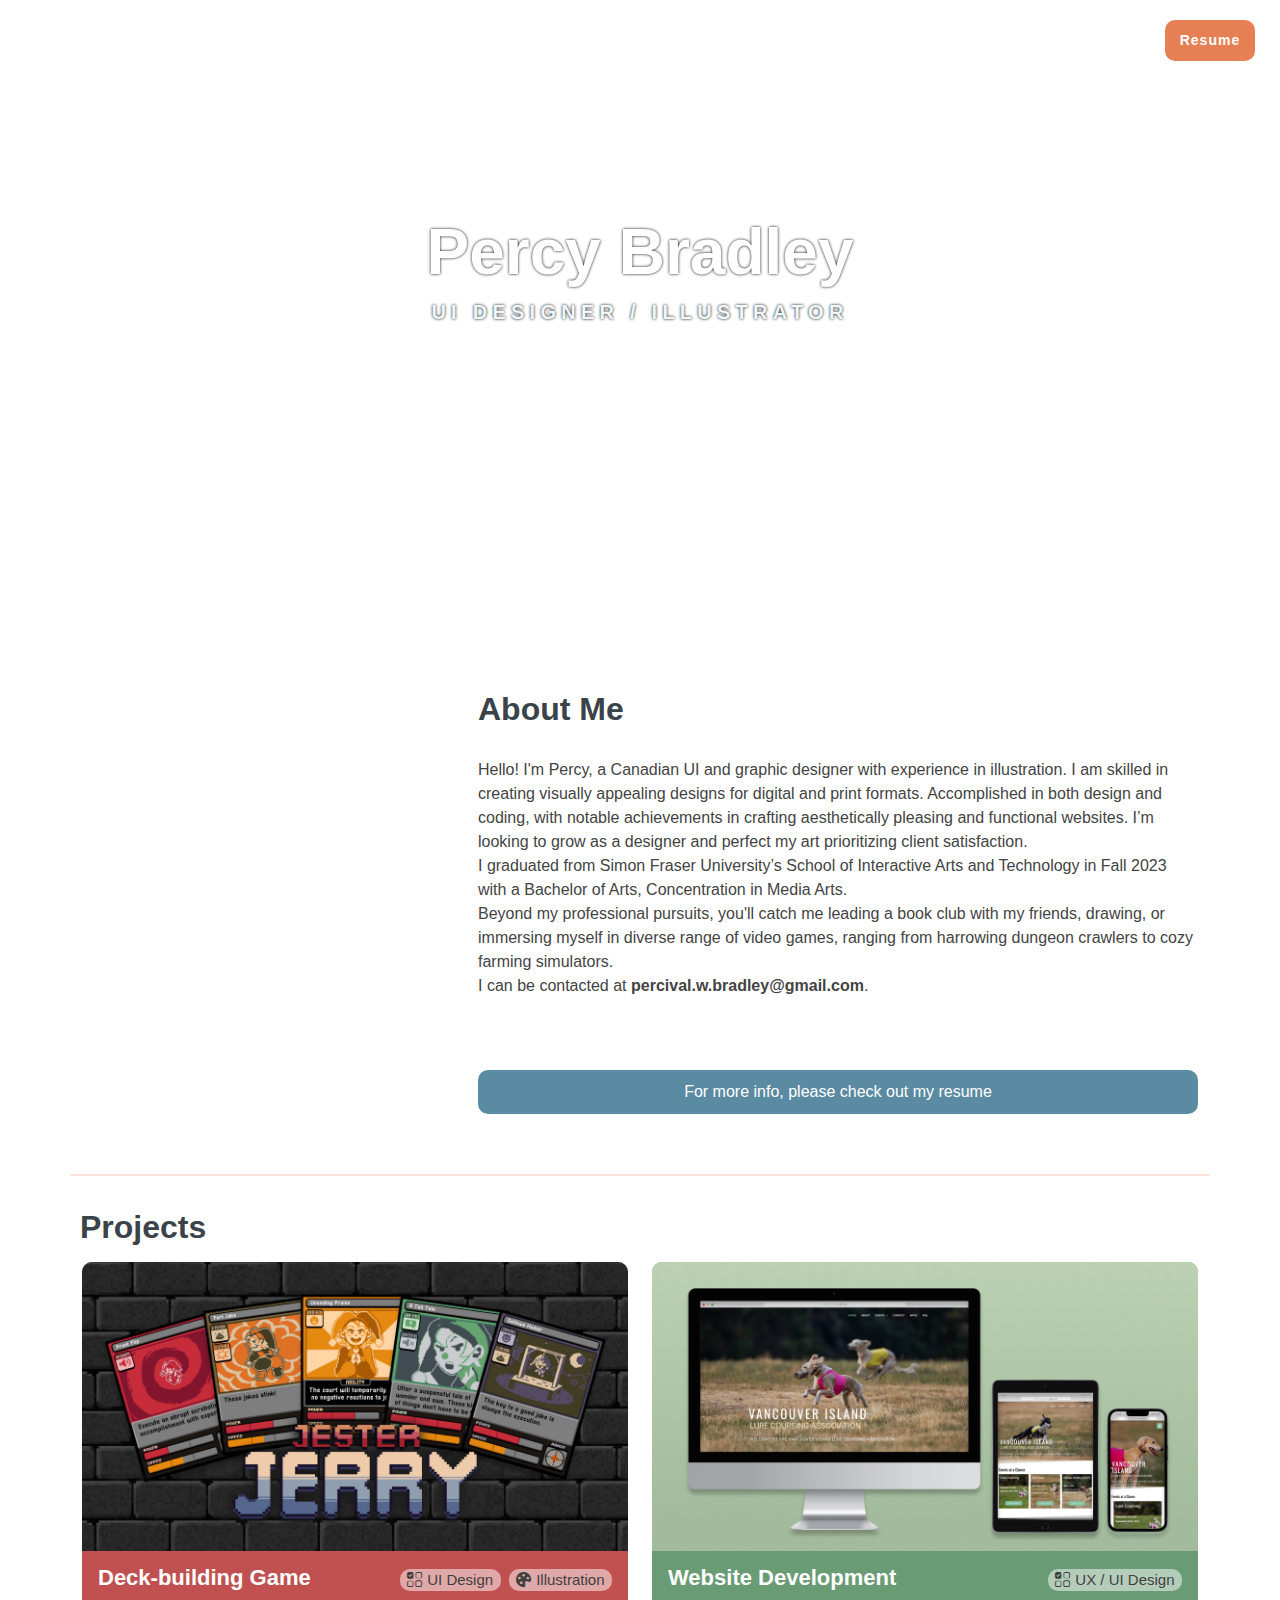
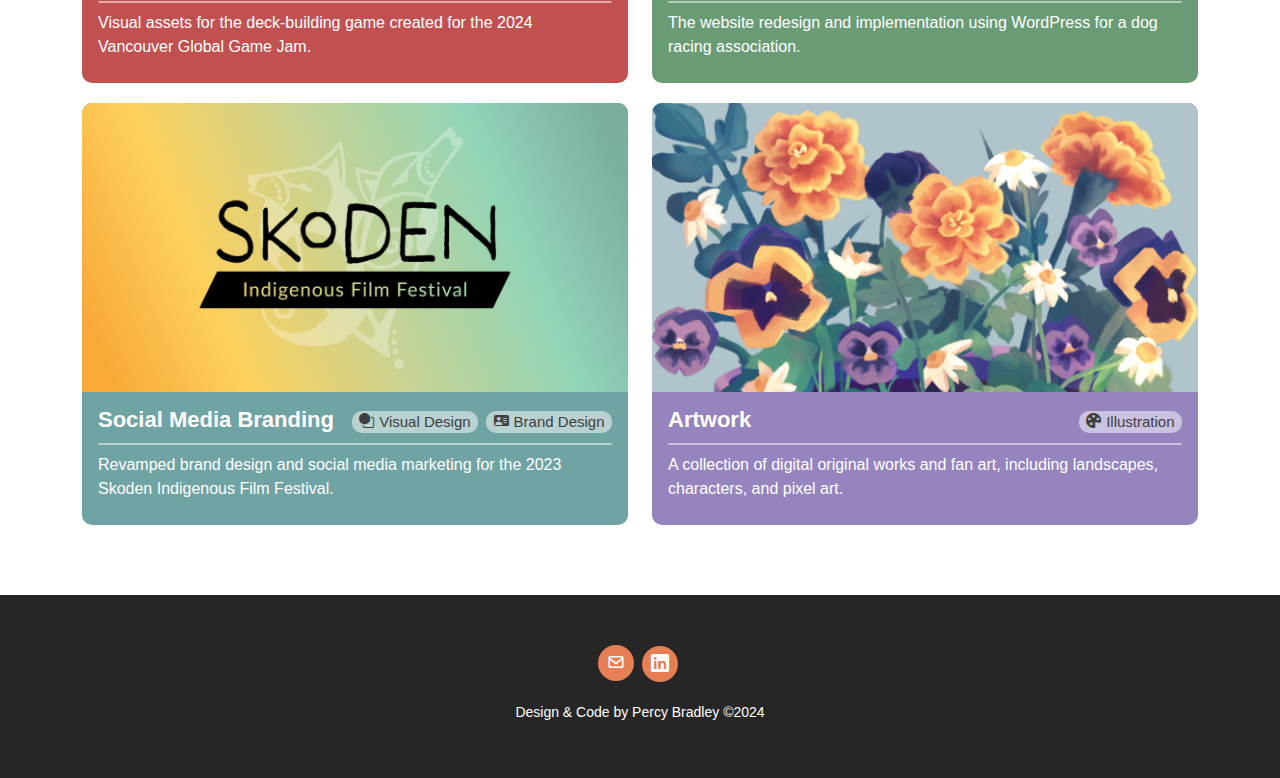
==== commit 99d5bf89: "Massive 2024 Overhaul" ====
--- a/index.html
+++ b/index.html
@@ -8,6 +8,8 @@
   <title>Percy Bradley</title>
   <meta content="" name="description">
   <meta content="" name="keywords">
+
+  <link rel="icon" type="image/x-icon" href="assets/img/icon/favicon.ico" />
   
   <!-- Vendor CSS Files -->
   <link href="assets/vendor/bootstrap/css/bootstrap.min.css" rel="stylesheet">
@@ -20,34 +22,31 @@
   <link href="assets/css/style.css" rel="stylesheet">
   <link href="assets/css/navigation.css" rel="stylesheet">
   <link href="assets/css/gallery.css" rel="stylesheet">
-  <link href="assets/css/portfolio.css" rel="stylesheet">
-  <link href="assets/css/aboutme.css" rel="stylesheet">
-  <link href="assets/css/contactme.css" rel="stylesheet">
+  <link href="assets/css/projects.css" rel="stylesheet">
+  <link href="assets/css/hero.css" rel="stylesheet">
+  <link href="assets/css/home.css" rel="stylesheet">
+  
 </head>
 
 <body>
-
   <!-- ======= Header ======= -->
   <header id="header" class="fixed-top d-flex justify-content-center align-items-center header-transparent">
+    <div class="container-fluid container-xl d-flex align-items-center justify-content-between">
+      <div class="logo me-auto">
+        <h1><a class="scrollto" href="#" class="header-transparent">Percy Bradley</a></h1>
+      </div>
+  
     <nav id="navbar" class="navbar">
       <ul>
-        <li><a class="nav-link scrollto active" href="#hero">
-          <p>Home</p>
-        </a></li>
         <li><a class="nav-link scrollto" href="#about">About</a></li>
-        <li class="dropdown"><a href="#portfolio"><span>Portfolio</span> <i class="bi bi-chevron-down"></i></a>
-          <ul>
-            <li><a href="portfolio-vilca.html">VILCA Website UX/UI Design</a></li>
-            <li><a href="portfolio-social-media.html">SIFF Graphic Design Elements</a></li>
-            <li><a href="portfolio-visual-novel.html">Visual Novel Game Illustrations</a></li>
-            <li><a href="portfolio-personal.html">Freelance Art</a></li>
-          </ul>
-        </li>
+        <li><a class="nav-link scrollto" href="#portfolio">Projects</a></li>
+        <a href="assets/PercyBradley-Resume.pdf" target="_blank" class="top-resume-btn">Resume</a>
       </ul>
       <i class="bi bi-list mobile-nav-toggle"></i>
     </nav>
-  </header><!-- End Header -->
-
+    
+    
+  </header> <!-- End Header -->
 
 
   
@@ -55,115 +54,205 @@
   <section id="hero">
     <div class="hero-container">
       <h1>Percy Bradley</h1>
-      <h2>Graphic Designer / Illustrator</h2>
+      <h2>UI Designer / Illustrator</h2>
       <a href="#about" class="btn-scroll scrollto" title="Scroll Down"><i class="bx bx-chevron-down"></i></a>
     </div>
   </section><!-- End Hero -->
 
-  <!-- ======= About Me Section ======= -->
-  <section id="about" class="about">
-    <div class="container">
-
-      <div class="section-title">
-        <h2>About Me</h2>
-      </div>
-
-      <div class="row">
-        <div class="image col-lg-4 d-flex align-items-stretch justify-content-center justify-content-lg-start" id="profile.img"></div>
-        <div class="col-lg-8 d-flex flex-column align-items-stretch">
-          <div class="content ps-lg-4 d-flex flex-column justify-content-center">
-            <p>
-              Hello, I'm Percy I am passionate about creating seamless and captivating user experiences, utilizing design strategies to unravel complexity and introduce order. I have a keen eye for employing color theory and shape design, seamlessly weaving together visual elements to suit the appropriate experiences they are made for.<br>
-              I am a graduate from Simon Fraser University with a Bachelor of Arts in Interactive Arts & Technology, specializing in Media Arts. My strengths lie in both graphic design and illustration.<br>
-              From my experience I know I bring a proven adaptability to learning new programs and thrive in both collaborative, team-based environments as well as individual solo projects.<br>
-              Outside of my professional pursuits, I maintain a keen interest in learning new languages, enjoy immersing myself in video games, and express my creativity by drawing my favorite characters.<br>
-              <a href="assets/PercyBradley-Resume.pdf"><p>For more info, please check out my resume.</p></a>.
-            </p>
-          </div><!-- End .content-->
-        </div>
-      </div>
-    </div>
-  </section><!-- End About Me Section -->
-
-
   <main id="main">
-      <!-- ======= My Portfolio Section ======= -->
-      <section id="portfolio" class="portfolio">
+    <!-- ======= About Me Section ======= -->
+    <section id="about" class="about container">
       <div class="container">
-
-        <div class="section-title">
-          <h2>My Portfolio</h2>      
-        </div>
-
-        <ul id="portfolio-flters" class="d-flex justify-content-center">
-          <li data-filter="*" class="filter-active">All</li>
-          <li data-filter=".filter-design">Design</li>
-          <li data-filter=".filter-art">Art</li>
-        </ul>
+        <div class="row">
+          <div class="section-title about-mobile">
+            <h2>About Me</h2>
+          </div>
+          <div class="image col-lg-4 d-flex align-items-stretch justify-content-center justify-content-lg-start img-spacer" id="profile1.img"></div>
+          <div class="col-lg-8 d-flex flex-column align-items-stretch about-container">
+            <div class="content ps-lg-4 d-flex flex-column justify-content-center">
+              <div class="section-title about-desktop">
+                <h2>About Me</h2>
+              </div>
+              <p>
+                Hello! I'm Percy, a Canadian UI and graphic designer with experience in illustration. I am skilled in creating visually appealing designs for digital and print formats. Accomplished in both design and coding, with notable achievements in crafting aesthetically pleasing and functional websites. I’m looking to grow as a designer and perfect my art prioritizing client satisfaction.<br>
+                I graduated from Simon Fraser University’s School of Interactive Arts and Technology in Fall 2023 with a Bachelor of Arts, Concentration in Media Arts.<br>
+                Beyond my professional pursuits, you'll catch me leading a book club with my friends, drawing, or immersing myself in diverse range of video games, ranging from harrowing dungeon crawlers to cozy farming simulators.
+                <br>
+                I can be contacted at <strong>percival.w.bradley@gmail.com</strong>.
+              </p>
+
+              
+              <a href ="mailto:percival.w.bradley@gmail.com"></a>
+
+              <a href="assets/PercyBradley-Resume.pdf" target="_blank" id="about-resume-btn" class="text-center">
+                For more info, please check out my resume
+              </a>
+            </div><!-- End .content-->
+            
+          </div>
+        </div>
+      </div>
+    </section><!-- End About Me Section -->
+
+    
+    <!-- ======= Projects Section ======= -->
+    <section class="portfolio">   
+      <div id="portfolio" class="container">  
+        <div class="row">
+          <hr>
+          <div class="section-title projects-header">
+            <h2>Projects</h2>      
+          </div>
+
+          <!--
+          <ul id="portfolio-flters" class="d-flex justify-content-center">
+            <li data-filter="*" class="filter-active">All</li>
+            <li data-filter=".filter-design">Design</li>
+            <li data-filter=".filter-art">Illustration</li>
+          </ul>
+          -->
+        </div>
 
         <div class="row portfolio-container">
 
+          <!-- 2024 GAME JAM -->
+          <div class="col-lg-6 col-md-6 portfolio-item filter-design filter-art">
+            <a href="jester-jerry.html" class="link-fluid">
+              <div class="portfolio-group red">
+                <div class="portfolio-img">
+                  <img src="assets/img/jester/jester_crop.png" class="img-fluid" alt="">
+                  <div class="card-tag-wrapper mobile-card-tag-wrapper">
+                    <div class="card-tag-mobile">
+                      <i class="bi bi-ui-checks-grid icon"></i>
+                      UI Design
+                    </div>
+                    <div class="card-tag-mobile">
+                      <i class="bi bi-palette-fill icon"></i>
+                      Illustration
+                    </div>
+                  </div>
+                </div>
+                <div class="project-info">
+                  <div class="portfolio-title-box">
+                    <h4>Deck-building Game</h4>
+                    <div class="card-tag-wrapper desktop-card-tag-wrapper">
+                      <div class="card-tag-desktop">
+                        <i class="bi bi-ui-checks-grid icon"></i>
+                        UI Design
+                      </div>
+                      <div class="card-tag-desktop">
+                        <i class="bi bi-palette-fill icon"></i>
+                        Illustration
+                      </div>
+                    </div>
+                  </div>
+                  <hr class="portfolio-hr">
+                  <p>Visual assets for the deck-building game created for the 2024 Vancouver Global Game Jam.</p>
+                </div>
+              </div>
+            </a>
+          </div>
+
+
           <!-- VILCA -->
-          <div class="col-lg-4 col-md-6 portfolio-item filter-design">
-            <div class="portfolio-img">
-              <a href="portfolio-vilca.html" class="link-fluid">
-                <img src="assets/img/vilca/vilca_crop.png" class="img-fluid" alt="">
-              </a>
+          <div class="col-lg-6 col-md-6 portfolio-item filter-design filter-art">
+            <a href="vilca.html" class="link-fluid">
+              <div class="portfolio-group green">
+                <div class="portfolio-img">
+                  <img src="assets/img/vilca/vilca_crop.png" class="img-fluid" alt="">
+                  <div class="card-tag-wrapper mobile-card-tag-wrapper">
+                    <div class="card-tag-mobile">
+                      <i class="bi bi-ui-checks-grid icon"></i>
+                      UX / UI Design
+                    </div>
+                  </div>
+                </div>
+                <div class="project-info">
+                  <div class="portfolio-title-box">
+                    <h4>Website Development</h4>
+                    <div class="card-tag-wrapper desktop-card-tag-wrapper">
+                      <div class="card-tag-desktop">
+                        <i class="bi bi-ui-checks-grid icon"></i>
+                        UX / UI Design
+                      </div>
+                    </div>
+                  </div>
+                  <hr class="portfolio-hr">
+                  <p>The website redesign and implementation using WordPress for a dog racing association.</p>    
+                </div>
+              </div>
+            </a>
+          </div>
+
+        <!-- SKODEN -->
+        <div class="col-lg-6 col-md-6 portfolio-item filter-design filter-art">
+          <a href="siff.html" class="link-fluid">
+            <div class="portfolio-group blue">
+              <div class="portfolio-img">
+                <img src="assets/img/skoden/skoden_crop.png" class="img-fluid" alt="">
+                <div class="card-tag-wrapper mobile-card-tag-wrapper">
+                  <div class="card-tag-mobile">
+                    <i class="bi bi-circle-square icon"></i>
+                    Visual Design
+                  </div>
+                  <div class="card-tag-mobile">
+                    <i class="bi bi-person-vcard-fill icon"></i>
+                    Brand Design
+                  </div>
+                </div>
+              </div>
+              <div class="project-info">
+                <div class="portfolio-title-box">
+                  <h4>Social Media Branding</h4>
+                  <div class="card-tag-wrapper desktop-card-tag-wrapper">
+                    <div class="card-tag-desktop">
+                      <i class="bi bi-circle-square icon"></i>
+                      Visual Design
+                    </div>
+                    <div class="card-tag-desktop">
+                      <i class="bi bi-person-vcard-fill icon"></i>
+                      Brand Design
+                    </div>
+                  </div>
+                </div>
+                <hr class="portfolio-hr">
+                <p>Revamped brand design and social media marketing for the 2023 Skoden Indigenous Film Festival.</p> 
+              </div>
             </div>
-            <div class="portfolio-info">
-              <h4>Vancouver Island Lure Coursing Association</h4>
-              <p>Website UX/UI Design</p>
+          </a>
+        </div>
+
+        <!-- ARTS -->
+        <div class="col-lg-6 col-md-6 portfolio-item filter-design filter-art">
+          <a href="illustrations.html" class="link-fluid">
+            <div class="portfolio-group purple">
+              <div class="portfolio-img">
+                <img src="assets/img/personal/personal_crop.png" class="img-fluid" alt="">
+                <div class="card-tag-wrapper mobile-card-tag-wrapper">
+                  <div class="card-tag-mobile">
+                    <i class="bi bi-palette-fill icon"></i>
+                    Illustration
+                  </div>
+                </div>
+              </div>
+              <div class="project-info">
+                <div class="portfolio-title-box">
+                  <h4>Artwork</h4>
+                  <div class="card-tag-wrapper desktop-card-tag-wrapper">
+                    <div class="card-tag-desktop">
+                      <i class="bi bi-palette-fill icon"></i>
+                      Illustration
+                    </div>
+                  </div>
+                </div>
+                <hr class="portfolio-hr">
+                <p>A collection of digital original works and fan art, including landscapes, characters, and pixel art.</p>
+              </div>
             </div>
-          </div>
-
-          <!-- SKODEN -->
-          <div class="col-lg-4 col-md-6 portfolio-item filter-design">
-            <div class="portfolio-img">
-              <a href="portfolio-social-media.html" class="link-fluid">
-                <img src="assets/img/skoden/skoden_crop.png" class="img-fluid" alt="">
-              </a>
-            </div>
-            <div class="portfolio-info">
-              <h4>Skoden Indigenous Film Festival</h4>
-              <p>Graphic Design Elements</p>
-            </div>
-          </div>
-
-          <!-- VISUAL NOVEL -->
-          <div class="col-lg-4 col-md-6 portfolio-item filter-art">
-            <div class="portfolio-img">
-              <a href="portfolio-visual-novel.html" class="link-fluid">
-                <img src="assets/img/vn/vn_crop.png" class="img-fluid" alt="">
-              </a>
-            </div>
-            <div class="portfolio-info">
-              <h4>Visual Novel Game</h4>
-              <p>Concept Art & Illustrations</p>
-            </div>
-          </div>
-
-          <!-- ARTS -->
-          <div class="col-lg-4 col-md-6 portfolio-item filter-art">
-            <div class="portfolio-img">
-              <a href="portfolio-personal.html" class="link-fluid">
-                <img src="assets/img/personal/personal_crop.png" class="img-fluid" alt="">
-              </a>
-            </div>
-            <div class="portfolio-info">
-              <h4>Freelance Art</h4>
-              <p>Illustrations, Pixel Art</p>
-            </div>
-          </div>
-
-        </div>
-      </div>
-    </section><!-- End My Portfolio Section -->
-
-
-    
-
-
-
+          </a>
+        </div>
+      </div>
+    </section><!-- End Projects Section -->
   </main><!-- End #main -->
 
 
@@ -174,17 +263,16 @@
         <div class="info-box">
           <div class="social-links">
             <a href ="mailto:percival.w.bradley@gmail.com"><i class="bx bx-envelope"></i></a>
-            <a href="https://www.instagram.com/crowoats/" class="instagram"><i class="bi bi-instagram"></i></a>
-            <a href="https://www.linkedin.com/in/percy-bradley-56721328b/#" class="linkedin"><i class="bi bi-linkedin"></i></a>
+            <!-- *<a href="https://www.instagram.com/crowoats/" target="_blank" class="instagram"><i class="bi bi-instagram"></i></a>-->
+            <a href="https://www.linkedin.com/in/percy-bradley-56721328b/#" target="_blank" class="linkedin"><i class="bi bi-linkedin"></i></a>
           </div>
         </div>
       </div>
       <div class="copyright">
-        &copy; Percy Bradley 2024
+        Design & Code by Percy Bradley &copy;2024
       </div>
     </div>
   </footer><!-- End Footer -->
-
 
   <a href="#" class="back-to-top d-flex align-items-center justify-content-center"><i class="bi bi-arrow-up-short"></i></a>
 
--- a/assets/css/style.css
+++ b/assets/css/style.css
@@ -7,195 +7,142 @@
 */
 
 /*--------------------------------------------------------------
-# General
---------------------------------------------------------------*/
-body {
-  font-family: "Open Sans", sans-serif;
-  color: #444444;
-}
-
-a {
-  color: #8D96B4;
-  text-decoration: none;
-  transition: 0.3s;
-}
-
-a:hover {
-  color: #7A83A3;
-  text-decoration: none;
-}
-
-title, h1, h2, h3, h4, h5, h6 {
-  font-family: "Raleway", sans-serif;
-}
-
-
-h1{
-  font-weight: bold;
-  padding-top: 10px;
-}
-h4{
-  color: #8D96B4;
-  font-size: 1.2em;
-}
-br {
-  content: "";
-  margin: 2em;
-  display: block;
-  font-size: 24%;
-}
-img {
-  pointer-events: none;
-}
-
-/*--------------------------------------------------------------
-# Back to top button
---------------------------------------------------------------*/
-.back-to-top {
-  position: fixed;
-  visibility: hidden;
-  opacity: 0;
-  right: 15px;
-  bottom: 15px;
-  z-index: 996;
-  background: #8D96B4;
-  width: 40px;
-  height: 40px;
-  border-radius: 4px;
-  transition: all 0.4s;
-}
-
-.back-to-top i {
-  font-size: 28px;
-  color: #fff;
-  line-height: 0;
-}
-
-.back-to-top:hover {
-  background:#5a6184;
-  color: #fff;
-}
-
-.back-to-top.active {
-  visibility: visible;
-  opacity: 1;
-}
+# Text
+--------------------------------------------------------------*/
+  body {
+    font-family: "Open Sans", sans-serif;
+    color: #444444;
+  }
+
+  a {
+    color: #6EB1AA;
+    text-decoration: none;
+    transition: 0.3s;
+  }
+
+  a:hover {
+    color: #7485A6;
+    text-decoration: none;
+  }
+
+  title, h1, h2, h3, h4, h5, h6 {
+    font-family: "Raleway", sans-serif;
+  }
+
+  h1{
+    font-weight: 600;
+    padding-top: 10px;
+  }
+
+  h4{
+    font-size: 1.2em;
+  }
+
+  br {
+    content: "";
+    margin: 2em;
+    display: block;
+    font-size: 24%;
+  }
+  img {
+    pointer-events: none;
+  }
+
+  .projects-header{
+    padding-left: 10px;
+  }
+
+/*--------------------------------------------------------------
+# Buttons
+--------------------------------------------------------------*/
+  .back-to-top {
+    position: fixed;
+    visibility: hidden;
+    opacity: 0;
+    right: 15px;
+    bottom: 15px;
+    z-index: 996;
+    background: #6EB1AA;
+    width: 40px;
+    height: 40px;
+    border-radius: 4px;
+    transition: all 0.4s;
+  }
+
+  .back-to-top i {
+    font-size: 28px;
+    color: #fff;
+    line-height: 0;
+  }
+
+  .back-to-top:hover {
+    background:#7485A6;
+    color: #fff;
+  }
+
+  .back-to-top.active {
+    visibility: visible;
+    opacity: 1;
+  }
+
+  .top-resume-btn {
+    background: #70A3A3;
+    color: #fff;
+    border-radius: 10px;
+    margin-left: 8px;
+    padding: 10px 25px;
+    font-size: 13px;
+    font-weight: 500;
+    letter-spacing: 1px;
+    transition: 0.3s;
+    white-space: nowrap;
+  }
+
+  .top-resume-btn:hover {
+    background: #7485A6;
+    color: #fff;
+  }
 
 /*--------------------------------------------------------------
 # Header
 --------------------------------------------------------------*/
-#header {
-  z-index: 997;
-  transition: all 0.5s;
-  height: 80px;
-  background: rgba(25, 28, 31, 0.8);
-}
-
-#header.header-transparent {
-  background: transparent;
-}
-
-#header.header-scrolled {
-  height: 60px;
-  background: rgba(25, 28, 31, 0.8);
-}
-
-
-/*--------------------------------------------------------------
-# Hero Section
---------------------------------------------------------------*/
-#hero {
-  width: 100%;
-  height: 80vh;
-  background: url("../img/title-bg.png") top right;
-  background-size: cover;
-  position: relative;
-}
-
-#hero:before {
-  content: "";
-  background: rgba(0, 0, 0, 0.20);
-  position: absolute;
-  bottom: 0;
-  top: 0;
-  left: 0;
-  right: 0;
-}
-
-#hero .hero-container {
-  position: absolute;
-  bottom: 0;
-  top: 0;
-  left: 0;
-  right: 0;
-  display: flex;
-  justify-content: center;
-  align-items: center;
-  flex-direction: column;
-  padding: 0 15px;
-}
-
-#hero h1 {
-  margin: 0 0 10px 0;
-  font-size: 64px;
-  color: #fff;
-}
-
-#hero h2 {
-  color: #eee;
-  margin-bottom: 50px;
-  font-size: 13px;
-  font-weight: 500;
-  letter-spacing: 1px;
-  text-transform: uppercase;
-}
-
-#hero .btn-scroll {
-  transition: 0.4s;
-  color: rgba(255, 255, 255, 0.6);
-  animation: up-down 1s ease-in-out infinite alternate-reverse both;
-}
-
-#hero .btn-scroll i {
-  font-size: 48px;
-}
-
-#hero .btn-scroll:hover {
-  color: #FFB687;
-}
-
-@media (min-width: 1024px) {
-  #hero {
-    background-attachment: fixed;
-  }
-}
-
-@media (max-width: 575px) {
-  #hero h1 {
-    font-size: 40px;
-  }
-
-  #hero h2 {
-    text-align: center;
-    margin-bottom: 30px;
-  }
-}
-
-@keyframes up-down {
-  0% {
-    transform: translateY(5px);
-  }
-
-  100% {
-    transform: translateY(-5px);
-  }
-}
+  #header {
+    z-index: 997;
+    transition: all 0.5s;
+    height: 80px;
+    background: rgba(25, 28, 31, 0.8);
+  }
+
+  .container-xl{
+    max-width: 98%;
+  }
+
+  #header.header-transparent {
+    background: transparent;
+  }
+
+  #header.header-scrolled {
+    height: 60px;
+    background: rgba(25, 28, 31, 0.8);
+  }
 
 /*--------------------------------------------------------------
 # Sections General
 --------------------------------------------------------------*/
+hr{
+  margin-top: 2em;
+  margin-bottom: 2em;
+  border: 1px solid #C0C9DA;
+  border-radius: 5px;
+  opacity: 100%;
+}
+
 section {
-  padding: 10px 0;
+  padding: 60px 0 30px 0;
+}
+
+section.portfolio{
+  padding: 30px 0 30px 0;
 }
 
 .section-bg {
@@ -203,17 +150,15 @@
 }
 
 .section-title {
-  text-align: center;
-  padding: 30px 0;
-  position: relative;
+  text-align: left;
+
 }
 
 .section-title h2 {
   font-size: 32px;
   font-weight: 700;
-  text-transform: uppercase;
-  margin-bottom: 20px;
   padding-bottom: 0;
+  margin-bottom: 15px;
   color: #3b434a;
   position: relative;
   z-index: 2;
@@ -238,121 +183,84 @@
   z-index: 2;
 }
 
+.link-fluid{
+  display:inline-block;
+  width: 100%;
+  height: 100%;
+}
+
 @media (max-width: 575px) {
   .section-title h2 {
     font-size: 28px;
     margin-bottom: 15px;
   }
-
   .section-title span {
     font-size: 38px;
   }
-  
-  
-}
-
+}
 
 
 /*--------------------------------------------------------------
 # Footer
 --------------------------------------------------------------*/
-#footer {
-  color: #fff;
-  font-size: 14px;
-  text-align: center;
-  margin-top: 20px;
-  padding: 50px 0;
-  position: relative;
-}
-
-#footer::before {
-  content: "";
-  position: absolute;
-  left: 0;
-  right: 0;
-  top: 0;
-  bottom: 0;
-  background: rgba(0, 0, 0, 0.85);
-}
-
-#footer .container {
-  position: relative;
-}
-
-#footer h3 {
-  font-size: 36px;
-  font-weight: 700;
-  color: #fff;
-  position: relative;
-  font-family: "Satisfy", serif;
-  padding: 0;
-  margin: 0 0 15px 0;
-}
-
-#footer p {
-  font-size: 14px;
-  font-style: italic;
-  padding: 0;
-  margin: 0 0 40px 0;
-}
-
-#footer .social-links {
-  margin: 0 0 20px 0;
-}
-
-#footer .social-links a {
-  font-size: 18px;
-  display: inline-block;
-  background: #7A83A3;
-  color: #fff;
-  line-height: 1;
-  padding: 8px 0;
-  margin-right: 4px;
-  border-radius: 50%;
-  text-align: center;
-  width: 36px;
-  height: 36px;
-}
-
-#footer .social-links a:hover {
-  background: #5a6184;
-  color: #fff;
-  text-decoration: none;
-}
-
-#footer .copyright {
-  margin: 0 0 5px 0;
-}
-
-#footer .credits {
-  font-size: 13px;
-}
-
-
-/*--------------------------------------------------------------
-# Style Sheet
---------------------------------------------------------------*/
-.headings {
-  font-family: "Raleway", sans-serif;
-  color: #3b434a !important;
-}
-.font-example {
-  font-weight: bold;
-  font-size: 3em;
-}
-
-.raleway{
-  font-family: "Raleway", sans-serif;
-}
-
-.opensans{
-  font-family: "Open Sans", sans-serif;
-}
-
-.example-headings h1{
-  margin-top: 0;
-}
-.example-para{
-  margin: 20px;
-  text-align: left;
-}
+  #footer { /* Background Image - Currently NONE */
+    color: #fff;
+    font-size: 14px;
+    text-align: center;
+    margin-top: 20px;
+    padding: 50px 0;
+    position: relative;
+  }
+
+  #footer::before { /* Background Image Filter */
+    content: "";
+    position: absolute;
+    left: 0;
+    right: 0;
+    top: 0;
+    bottom: 0;
+    background: rgba(0, 0, 0, 0.85);
+  }
+
+  #footer .container {
+    position: relative;
+  }
+
+  #footer p {
+    font-size: 14px;
+    font-style: italic;
+    padding: 0;
+    margin: 0 0 40px 0;
+  }
+
+  #footer .social-links {
+    margin: 0 0 20px 0;
+  }
+
+  #footer .social-links a {
+    font-size: 18px;
+    display: inline-block;
+    background: #70A3A3;
+    color: #fff;
+    line-height: 1;
+    padding: 8px 0;
+    margin-right: 4px;
+    border-radius: 50%;
+    text-align: center;
+    width: 36px;
+    height: 36px;
+  }
+
+  #footer .social-links a:hover {
+    background: #7485A6;
+    color: #fff;
+    text-decoration: none;
+  }
+
+  #footer .copyright {
+    margin: 0 0 5px 0;
+  }
+
+  #footer .credits {
+    font-size: 13px;
+  }--- a/assets/css/navigation.css
+++ b/assets/css/navigation.css
@@ -1,9 +1,35 @@
+/* Navigation Menu */
+
+
 /*--------------------------------------------------------------
-# Navigation Menu
+# Header
 --------------------------------------------------------------*/
-/**
-* Desktop Navigation 
-*/
+  #header.header-transparent h1{
+    opacity: 0;
+  }
+  
+  #header.header-scrolled h1{
+    opacity: 1;
+  }
+
+  #header .logo a {
+    color: #fff !important;
+  }
+  #header .logo a:hover {
+    color: #FFB687 !important;
+  }
+  
+
+  #header .logo h1{
+    font-size: 20px;
+    padding-top: 0;
+    margin: 0;
+    
+  }
+
+/*--------------------------------------------------------------
+# Desktop Navigation
+--------------------------------------------------------------*/
   .navbar {
     padding: 0;
   }
@@ -29,22 +55,21 @@
     color: #fff;
     white-space: nowrap;
     transition: 0.3s;
-    font-size: 12px;
+    font-size: 14px;
     font-family: "Raleway", sans-serif;
-    text-transform: uppercase;
     font-weight: 600;
     letter-spacing: 1px;
   }
   
   .navbar a i,
   .navbar a:focus i {
-    font-size: 12px;
+    font-size: 14px;
     line-height: 0;
     margin-left: 5px;
   }
 
   a:hover {
-    color:#f3824d;
+    color:#6B928F;
   }
 
  .navbar .active,.navbar .active:focus,.navbar li:hover>a {
@@ -119,9 +144,9 @@
     }
   }
   
-  /**
-  * Mobile Navigation 
-  */
+/*--------------------------------------------------------------
+# Mobile Navigation
+--------------------------------------------------------------*/
   .mobile-nav-toggle {
     color: #fff;
     font-size: 28px;
@@ -178,12 +203,15 @@
     padding: 10px 20px;
     font-size: 14px;
     color: #3b434a;
-  }
-  
+    margin: 0;
+    background-color: transparent;
+  }
+
   .navbar-mobile a:hover,
   .navbar-mobile .active,
   .navbar-mobile li:hover>a {
     color: #FFB687;
+    background-color: transparent;
   }
   
   .navbar-mobile .getstarted,
--- a/assets/css/gallery.css
+++ b/assets/css/gallery.css
@@ -1,96 +1,87 @@
-
 /*--------------------------------------------------------------
 # My Portfolio
 --------------------------------------------------------------*/
+#portfolio-flters {
+  position: relative;
+}
+
 .portfolio #portfolio-flters {
-    list-style: none;
-    margin-bottom: 20px;
-  }
-  
-  .portfolio #portfolio-flters li {
-    cursor: pointer;
-    display: inline-block;
-    margin: 0 10px 10px 10px;
-    font-size: 15px;
-    font-weight: 600;
-    line-height: 1;
-    padding: 7px 10px;
-    text-transform: uppercase;
-    color: #444444;
-    transition: all 0.3s ease-in-out;
-    border: 2px solid #fff;
-  }
-  
-  .portfolio #portfolio-flters li:hover,
-  .portfolio #portfolio-flters li.filter-active {
-    color: #5a6184;
-    border-color: #7A83A3;
-  }
-  
-  .portfolio .portfolio-item {
-    margin-bottom: 30px;
-  }
-  
-  .portfolio .portfolio-item .portfolio-img {
-    overflow: hidden;
-  }
-  
-  .portfolio .portfolio-item .portfolio-img img {
-    transition: all 0.8s ease-in-out;
-  }
-  
-  .portfolio .portfolio-item .portfolio-info {
-    opacity: 0;
-    position: absolute;
-    left: 15px;
-    bottom: 0;
-    z-index: 3;
-    right: 15px;
-    transition: all ease-in-out 0.3s;
-    background: rgba(0, 0, 0, 0.5);
-    padding: 10px 15px;
-  }
-  
-  .portfolio .portfolio-item .portfolio-info h4 {
-    font-size: 18px;
-    color: #fff;
-    font-weight: 600;
-    color: #fff;
-    margin-bottom: 0px;
-  }
-  
-  .portfolio .portfolio-item .portfolio-info p {
-    color: rgba(255, 255, 255, 0.8);
-    font-size: 14px;
-    margin-bottom: 0;
-  }
-  
-  .portfolio .portfolio-item .portfolio-info .preview-link,
-  .portfolio .portfolio-item .portfolio-info .details-link,
-  .portfolio .portfolio-item .portfolio-info .personal-link {
-    position: absolute;
-    right: 40px;
-    font-size: 24px;
-    top: calc(50% - 18px);
-    color: #fff;
-    transition: 0.3s;
-  }
-  
-  .portfolio .portfolio-item .portfolio-info .preview-link:hover,
-  .portfolio .portfolio-item .portfolio-info .details-link:hover,
-  .portfolio .portfolio-item .portfolio-info .personal-link:hover {
-    color: #FFB687;
-  }
-  
-  .portfolio .portfolio-item .portfolio-info .details-link,
-  .portfolio .portfolio-item .portfolio-info .personal-link {
-    right: 10px;
-  }
-  
-  .portfolio .portfolio-item:hover .portfolio-img img {
-    transform: scale(1.1);
-  }
-  
-  .portfolio .portfolio-item:hover .portfolio-info {
-    opacity: 1;
-  }+  list-style: none;   
+}
+
+.portfolio #portfolio-flters li {
+  cursor: pointer;
+  display: inline-block;
+  margin: 0 10px 10px 10px;
+  font-size: 15px;
+  font-weight: 600;
+  line-height: 1;
+  padding: 7px 10px;
+  text-transform: uppercase;
+  color: #444444;
+  transition: all 0.3s ease-in-out;
+  border: 2px solid #fff;
+}
+
+.portfolio #portfolio-flters li:hover,
+.portfolio #portfolio-flters li.filter-active {
+  color: #7485A6;
+  border-color: #7485A6;
+}
+
+.portfolio .portfolio-item {
+  margin-bottom: 20px;
+}
+
+.portfolio .portfolio-item .portfolio-img {
+  overflow: hidden;
+  border-radius: 10px 10px 0 0 ;
+}
+
+.portfolio .portfolio-item .portfolio-img img {
+  transition: all 0.8s ease-in-out;
+}
+
+.portfolio .portfolio-item .portfolio-info {
+  bottom: 0;
+  z-index: 3;
+  transition: all ease-in-out 0.3s;
+
+}
+
+.portfolio .portfolio-item .portfolio-info h4 {
+  font-size: 22px;
+  font-weight: 600;
+  margin-bottom: 0px;
+  color: #fff;
+}
+
+.portfolio .portfolio-item .portfolio-info p {
+  font-size: 16px;
+  margin-bottom: 0;
+}
+
+.portfolio .portfolio-item .portfolio-info .preview-link,
+.portfolio .portfolio-item .portfolio-info .details-link,
+.portfolio .portfolio-item .portfolio-info .personal-link {
+  position: absolute;
+  right: 40px;
+  font-size: 24px;
+  top: calc(50% - 18px);
+  transition: 0.3s;
+}
+
+.portfolio .portfolio-item .portfolio-info .preview-link:hover,
+.portfolio .portfolio-item .portfolio-info .details-link:hover,
+.portfolio .portfolio-item .portfolio-info .personal-link:hover {
+  color: #FFB687;
+}
+
+.portfolio .portfolio-item .portfolio-info .details-link,
+.portfolio .portfolio-item .portfolio-info .personal-link {
+  right: 10px;
+}
+
+.portfolio .portfolio-item:hover .portfolio-img img {
+  transform: scale(1.1);
+}
--- a/assets/css/projects.css
+++ b/assets/css/projects.css
@@ -0,0 +1,140 @@
+/* Projects */
+
+/*--------------------------------------------------------------
+# Wrappers and Groups
+--------------------------------------------------------------*/
+  .portfolio-group{ /* Contains entirety of a Project */
+    border-radius: 10px;
+    flex: 1;
+  }
+
+  .portfolio-group:hover{
+    box-shadow: 0px 0 10px rgba(59, 67, 74, 0.5);
+    transition: all 0.3s ease-in-out;
+  }
+
+  .red{
+    background-color: #C15151;
+    color: #C15151;
+  }
+  .yellow{
+    background-color: #E57C60;
+    color: #E57C60;
+  }
+  .green{
+    background-color: #699b74;
+    color: #699b74;
+  }
+  .blue{
+    background-color: #70A3A3;
+    color: #70A3A3;
+  }
+  .purple{
+    background-color: #9684bf;
+    color: #9684bf;
+  }
+
+/*--------------------------------------------------------------
+# Image and Card Tags
+--------------------------------------------------------------*/
+  .portfolio-details-slider{
+    width: 80%;
+    max-width: 450px;
+  }
+  .card-tag-wrapper{
+    margin-left: auto; 
+    display: flex;
+    gap: 0.5em;
+  }
+
+  .swiper-wrapper{
+    border-radius: 10px;
+  }
+
+  .portfolio-img, .portfolio-details .portfolio-details-slider .swiper-pagination, .colour {
+    position: relative; /* Makes tags stay with image */
+  }
+
+  .card-tag-mobile, .card-tag-mini{
+    background: rgba(255, 255, 255, 0.85);
+  }
+  .card-tag-desktop{
+    background: rgba(255, 255, 255, 0.5);
+  }
+
+/*--------------------------------------------------------------
+# Text
+--------------------------------------------------------------*/
+  .project-info{ /* Contains all text of a Project */
+    left: 12px;
+    right: 12px;
+    color: #fff;
+    padding: 0.4em 1em 1em 1em;
+  }
+
+  .project-info p{
+    padding: 0.5em 0;
+    margin: 0;
+  }
+
+  .project-info h4{
+    font-size: 22px;
+    font-weight: 600;
+    margin-bottom: 0px;
+  }
+
+  .portfolio-title-box { /* contains title and tags (while in desktop mode) */
+    padding-top: 0.5em;
+    display: flex;
+    align-items: flex-end;
+    align-content: space-between;
+    flex-wrap: wrap;
+    justify-content: left;
+    gap: 1em;
+    padding-bottom: 10px;
+  }
+
+/*--------------------------------------------------------------
+# Line and Card Tags
+--------------------------------------------------------------*/
+  .portfolio-hr{
+    padding: 0;
+    margin: 0;
+    border: 1px solid rgba(255,255,255,.5);
+  }
+
+  .card-tag-mini, .card-tag-mobile, .card-tag-desktop{
+    padding: 0 0.5em;
+    text-align: center;
+    
+    color: #3F3F3F;
+    text-transform: capitalize;
+    display: flex;
+    align-items: center;
+    justify-content: right;
+    border-radius: 10px;
+    font-size: 15px;
+  }
+
+  .mobile-card-tag-wrapper, .mini-card-tag-wrapper{
+    position: absolute;
+    bottom: 10px; right: 10px;
+  }
+
+  .icon{
+    padding-right: 5px;
+  }
+
+  /*When screen is big do something */
+  @media (max-width: 1199px) {
+    .desktop-card-tag-wrapper{
+      display: none;
+    }
+
+  }
+  /*When screen is big do something */
+  @media (min-width: 1200px) {
+    .mobile-card-tag-wrapper{
+      display: none;
+    }
+  }--- a/assets/css/hero.css
+++ b/assets/css/hero.css
@@ -0,0 +1,118 @@
+/* Hero */
+
+/*--------------------------------------------------------------
+# Image Background / Container
+--------------------------------------------------------------*/
+  #hero { /* Background Image */
+    width: 100%;
+    height: 70vh;
+
+    /* INFO FOR SNOW BACKGROUND
+    height: 65vh;
+    background: url("../img/snow.png");
+    background-position: right 15% top 25%;
+    */
+
+    background: url("../img/space.png");
+    background-position: right 50% top 2%;
+
+    background-size: cover;
+    background-repeat: no-repeat;
+    position: relative;
+    min-height: 400px;
+  }
+
+  #hero h1, #hero h2{
+    text-shadow: rgb(0, 0, 0) 0 0 3px;
+  }
+
+/* Background Image Filter 
+
+  #hero:before { 
+    content: "";
+    background: rgba(229,121,133, 0.20);
+    position: absolute;
+    bottom: 0;
+    top: 0;
+    left: 0;
+    right: 0;
+  }
+*/
+
+  #hero .hero-container {
+    position: absolute;
+    bottom: 0;
+    top: 0;
+    left: 0;
+    right: 0;
+    display: flex;
+    justify-content: center;
+    align-items: center;
+    flex-direction: column;
+    padding: 0 15px;
+  }
+/*
+  @media (min-width: 1024px) {
+    #hero {
+      background-attachment: fixed;  text moves with scrolling but not background img
+    }
+  }*/
+
+/*--------------------------------------------------------------
+# Text
+--------------------------------------------------------------*/
+  #hero h1 {
+    margin: 0 0 10px 0;
+    font-size: 64px;
+    color: #fff;
+  }
+
+  #hero h2 {
+    color: #edf8fc;
+    margin-bottom: 50px;
+    font-size: 20px;
+    font-weight: 600;
+    letter-spacing: 5.25px;
+    text-transform: uppercase;
+  }
+
+  @media (max-width: 575px) {
+    #hero h1 {
+      font-size: 50px;
+    }
+
+    #hero h2 {
+      font-size: 14px;
+      text-align: center;
+      margin-bottom: 30px;
+    }
+  }
+
+/*--------------------------------------------------------------
+# Buttons
+--------------------------------------------------------------*/
+  #hero .btn-scroll {
+    transition: 0.4s;
+    color: rgba(255, 255, 255, 0.6);
+    animation: up-down 1s ease-in-out infinite alternate-reverse both;
+  }
+  #hero .btn-scroll i {
+    font-size: 48px;
+  }
+
+  #hero .btn-scroll:hover {
+    color: #fae0d4;
+  }
+  
+/*--------------------------------------------------------------
+# Other
+--------------------------------------------------------------*/
+  @keyframes up-down {
+    0% {
+      transform: translateY(5px);
+    }
+
+    100% {
+      transform: translateY(-5px);
+    }
+  }--- a/assets/css/home.css
+++ b/assets/css/home.css
@@ -0,0 +1,116 @@
+/*--------------------------------------------------------------
+# Container
+--------------------------------------------------------------*/
+.about-container {
+  position: relative;
+  padding: 0;
+}
+
+/*--------------------------------------------------------------
+# Image
+--------------------------------------------------------------*/
+#profile.img{
+  padding: 12px;
+}
+
+.about .image {
+  background: url("../img/profile.png") center center no-repeat;
+  background-size: cover;
+  min-height: 400px;
+  border-radius: 10px;
+}
+
+
+
+/*--------------------------------------------------------------
+# Header
+--------------------------------------------------------------*/
+@media (max-width: 991px) { 
+  .about-desktop{
+    display: none; /*When screen is small don't show desktop header*/
+  }
+}
+@media (min-width: 992px) {
+  .about-mobile{
+    display: none; /*When screen is big do not show mobile header*/
+  }
+}
+
+/*--------------------------------------------------------------
+# Body Text
+--------------------------------------------------------------*/
+#about p {
+  padding: 15px 0 3.5em 0;
+}
+
+@media (max-width: 1024px) {
+  #about p {
+    padding-bottom: 15px; /*When screen small move resume button closer to body*/
+  }
+}
+
+
+hr {
+  border: 1px solid #e67f5334;
+}
+
+/*--------------------------------------------------------------
+# Button
+--------------------------------------------------------------*/
+  /*
+  Main        - #759D83 - #E57C60 - #E38A64
+  Main Hover  - #89b398 - #f79277  
+  Light Hover - #e6f5eb - #fae0d4
+  */
+
+  #about-resume-btn {
+    background: #5b8aa3;
+    border: 0;
+    width: 100%;
+    padding: 10px 0;
+    color: #fff;
+    transition: 0.4s;
+    border-radius: 10px;
+  }
+  #about-resume-btn:hover {
+    background-color: #699eb3;
+  }
+
+  /* Link Buttons */
+  #link-btn {
+    background:white;
+    color: #E57C60
+  }
+
+  #link-btn:hover {
+    background-color: #fae0d4!important;
+  }
+
+  .nav-link:hover {
+    color: #fae0d4;
+  }
+
+
+  /* Top Buttons */
+    /* Resume Button */
+    .top-resume-btn, .back-to-top, #footer .social-links a {
+      background-color: #e67f53;
+    }
+
+    /* Hover */
+      /* Button Hover */
+      .top-resume-btn:hover, .back-to-top:hover, .social-links a:hover, #footer .social-links a:hover {
+        background-color: #f79277;
+      }
+      /* Top Links Hover (Name, Links) */
+      #header .logo a:hover, #header .navbar .active,.navbar .active:focus,.navbar li:hover>a {
+        color: #fae0d4;
+      }
+      /* Top Links Hover (Name, Links) */
+      #header .logo a:hover {
+        color: #fae0d4 !important;
+      }
+      /* Mobile Links Hover */
+      .navbar-mobile a:hover, .navbar-mobile li:hover>a  {
+        color: #E57C60;
+      }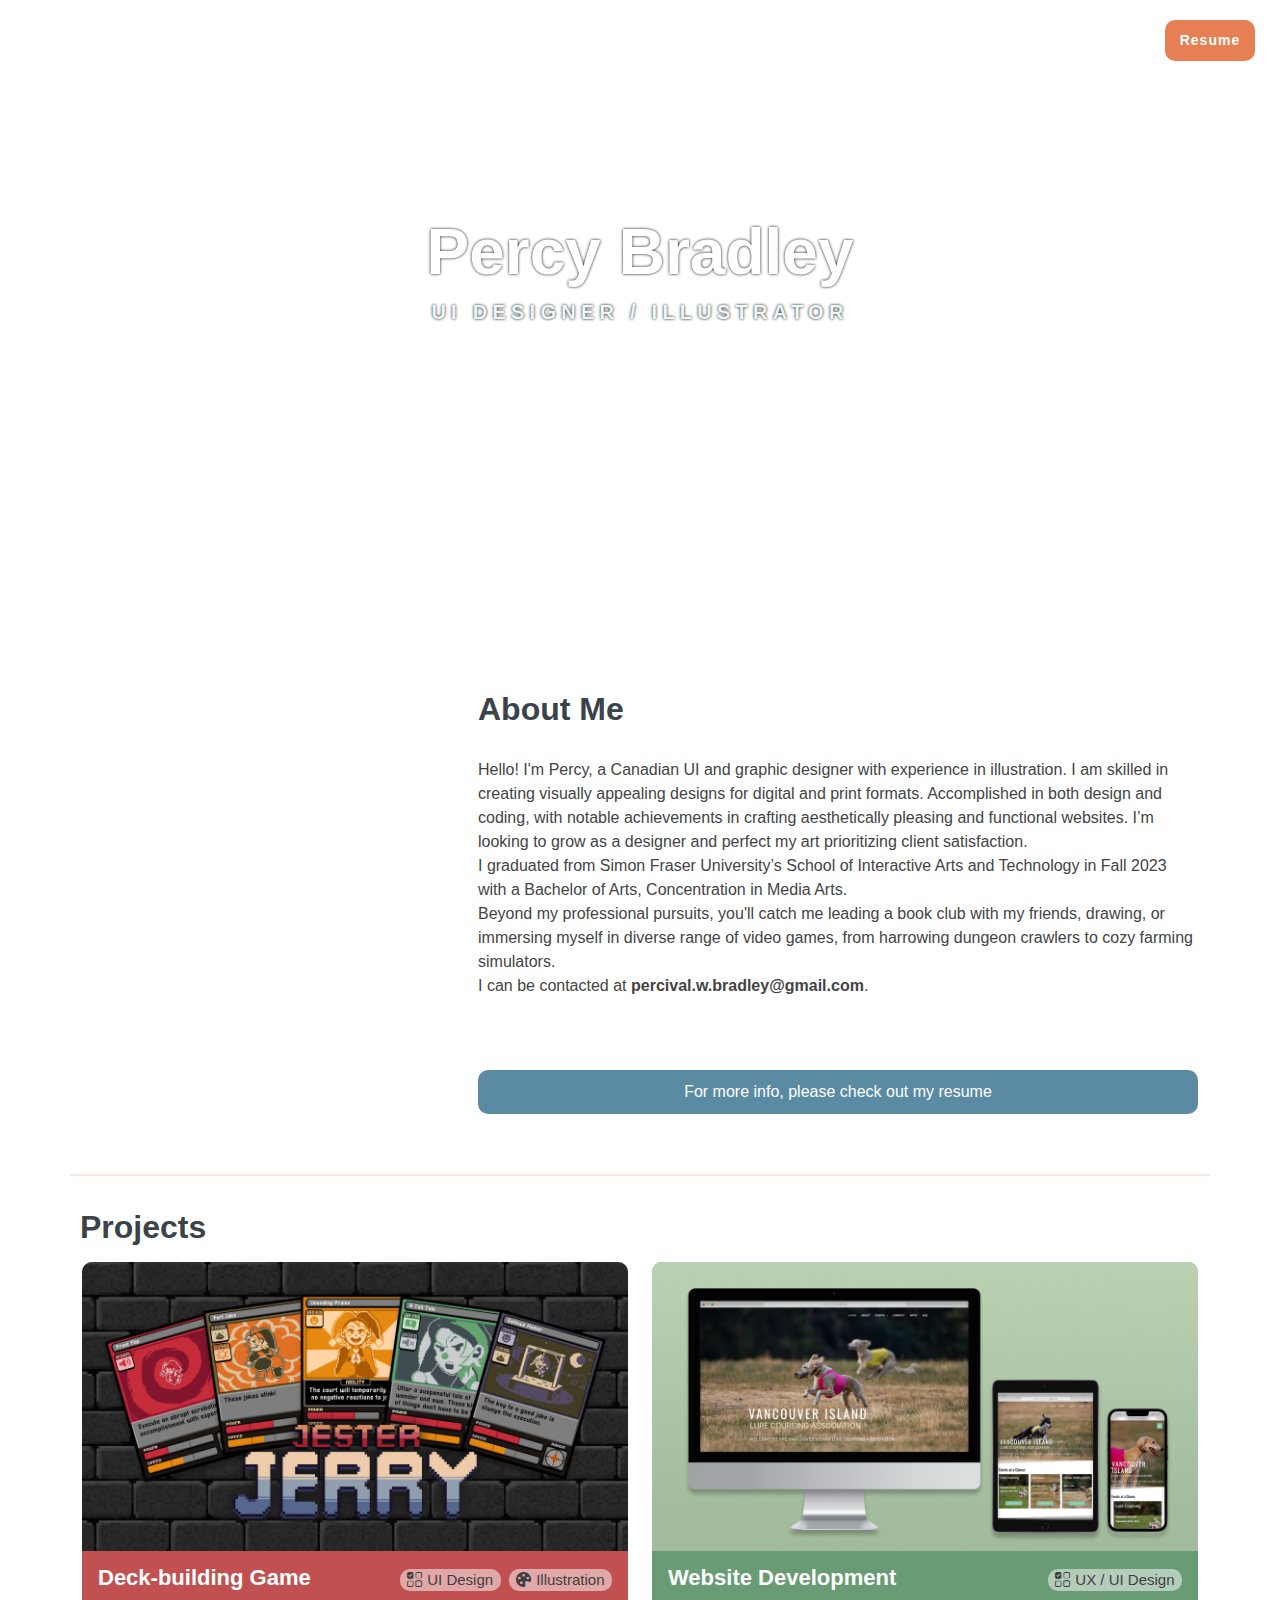
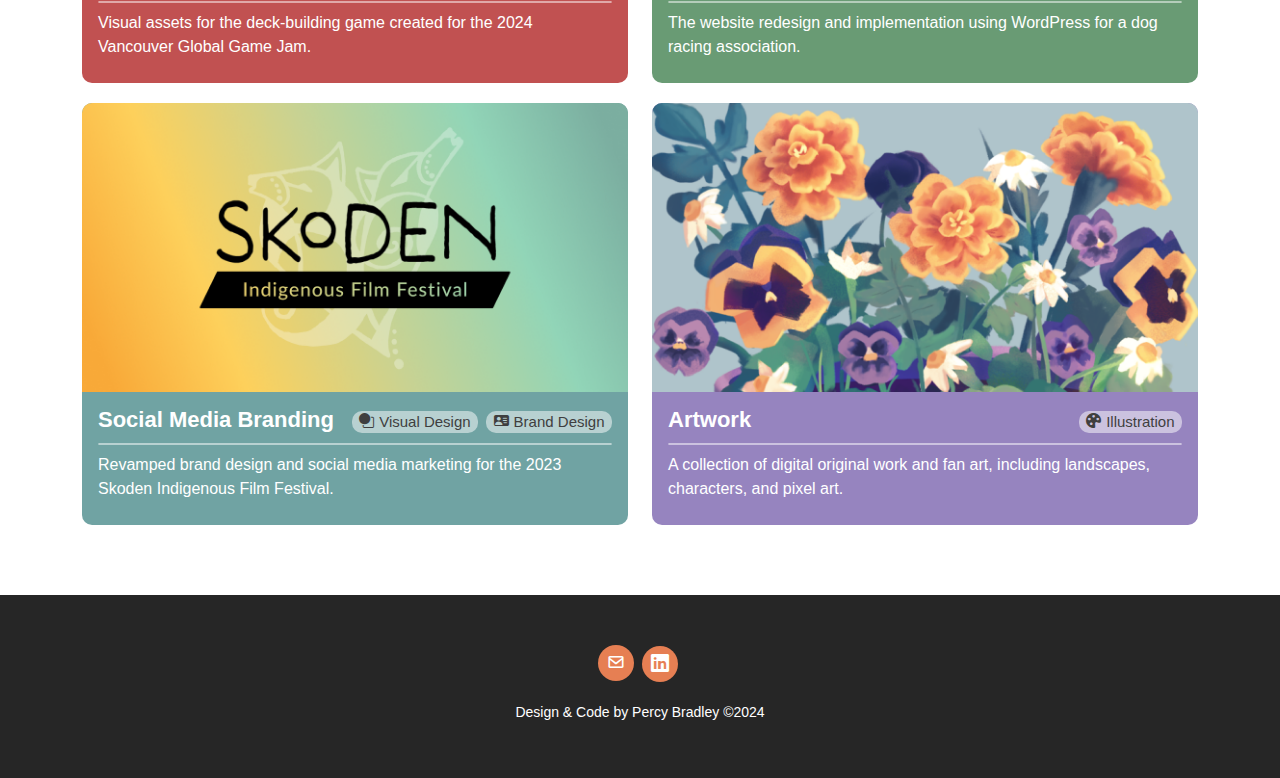
==== commit 7a827590: "Overhaul Minor Fixes" ====
--- a/index.html
+++ b/index.html
@@ -76,7 +76,7 @@
               <p>
                 Hello! I'm Percy, a Canadian UI and graphic designer with experience in illustration. I am skilled in creating visually appealing designs for digital and print formats. Accomplished in both design and coding, with notable achievements in crafting aesthetically pleasing and functional websites. I’m looking to grow as a designer and perfect my art prioritizing client satisfaction.<br>
                 I graduated from Simon Fraser University’s School of Interactive Arts and Technology in Fall 2023 with a Bachelor of Arts, Concentration in Media Arts.<br>
-                Beyond my professional pursuits, you'll catch me leading a book club with my friends, drawing, or immersing myself in diverse range of video games, ranging from harrowing dungeon crawlers to cozy farming simulators.
+                Beyond my professional pursuits, you'll catch me leading a book club with my friends, drawing, or immersing myself in diverse range of video games, from harrowing dungeon crawlers to cozy farming simulators.
                 <br>
                 I can be contacted at <strong>percival.w.bradley@gmail.com</strong>.
               </p>
@@ -246,7 +246,7 @@
                   </div>
                 </div>
                 <hr class="portfolio-hr">
-                <p>A collection of digital original works and fan art, including landscapes, characters, and pixel art.</p>
+                <p>A collection of digital original work and fan art, including landscapes, characters, and pixel art.</p>
               </div>
             </div>
           </a>
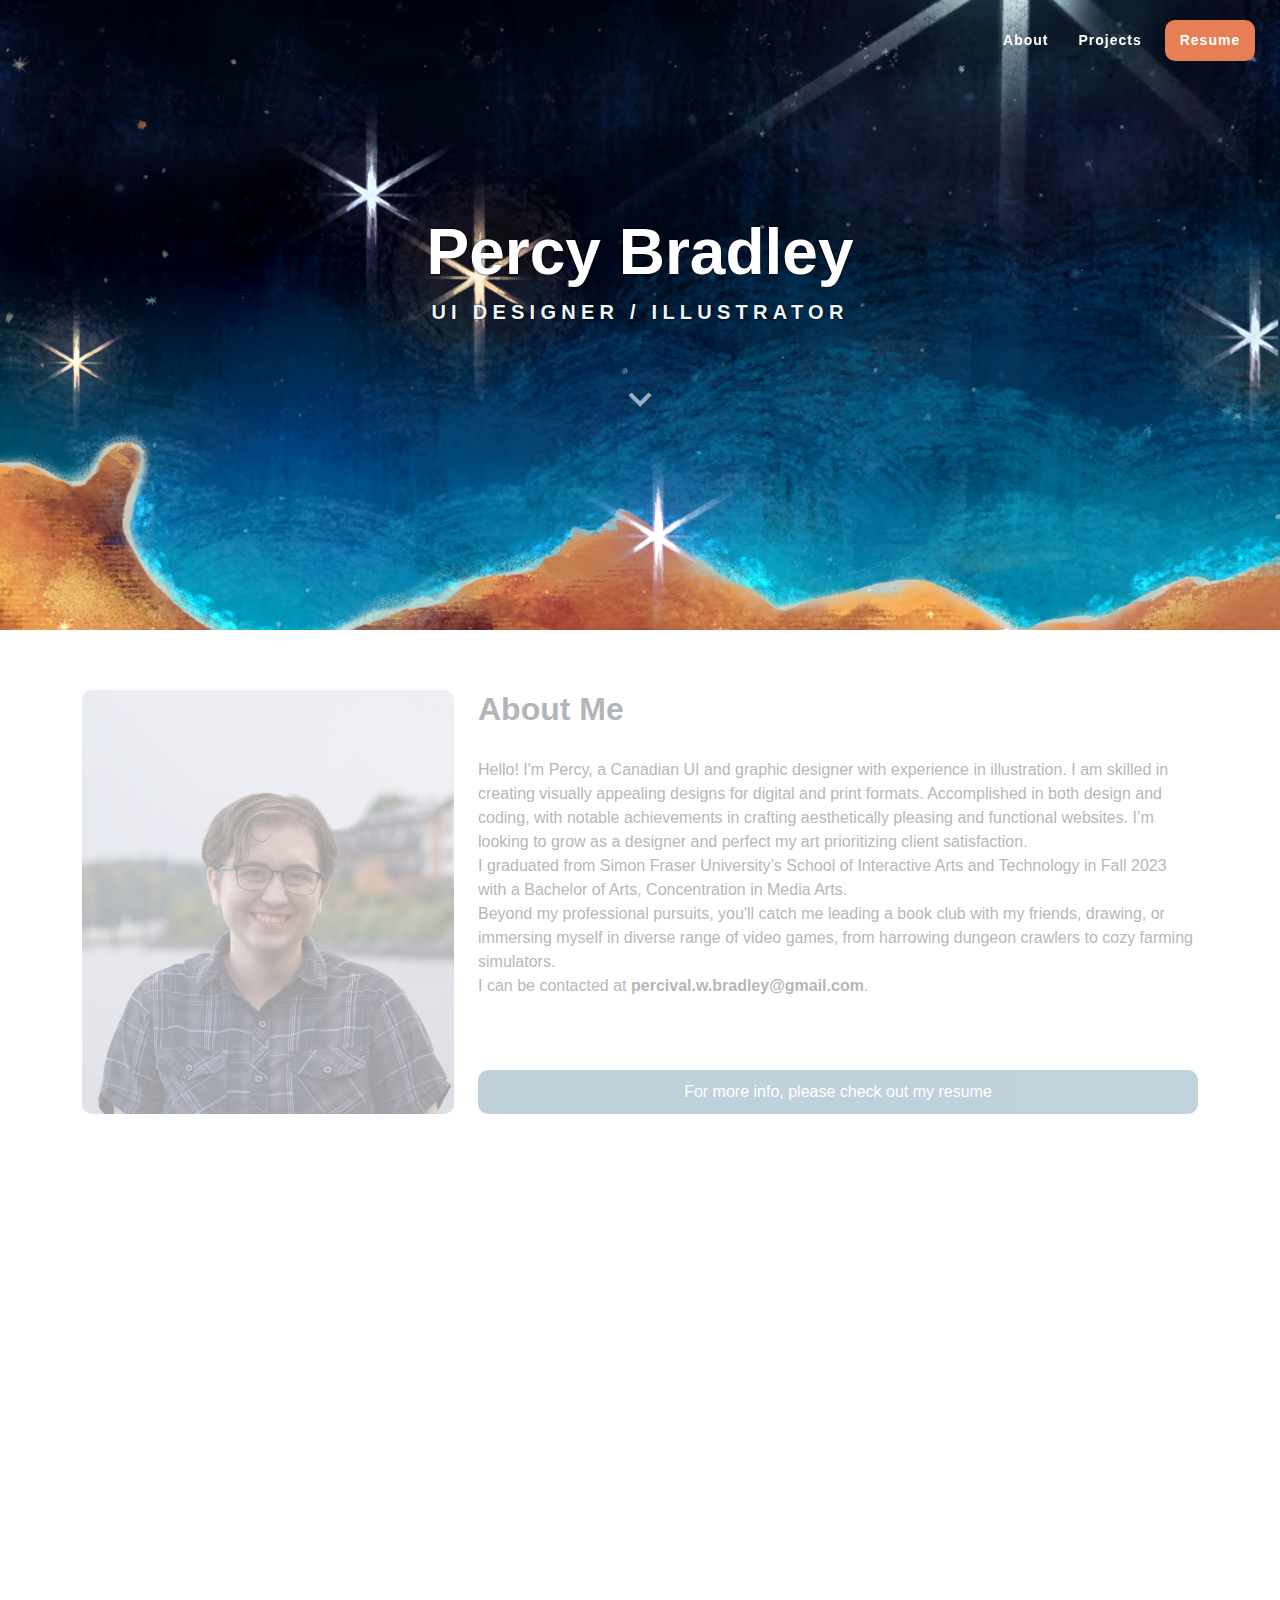
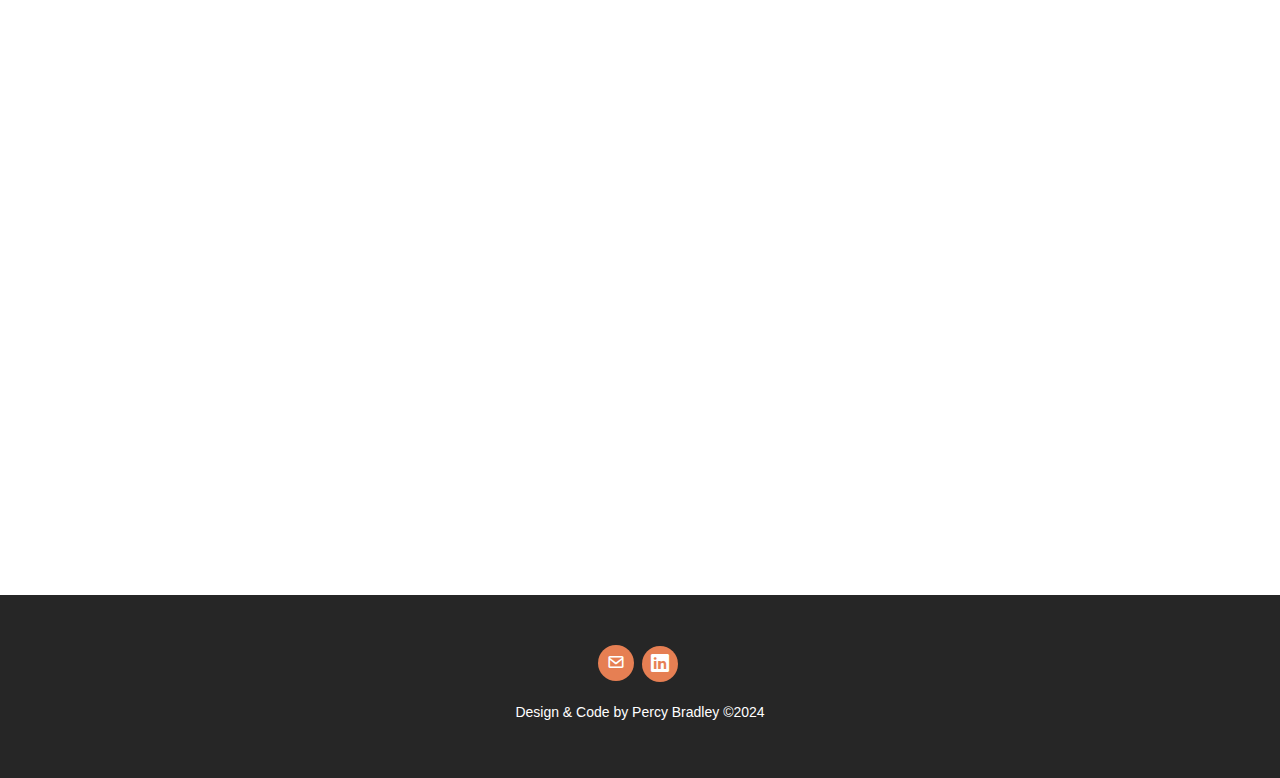
==== commit 5b6e29be: "JS Animation & IMG Shrink Size" ====
--- a/index.html
+++ b/index.html
@@ -25,7 +25,7 @@
   <link href="assets/css/projects.css" rel="stylesheet">
   <link href="assets/css/hero.css" rel="stylesheet">
   <link href="assets/css/home.css" rel="stylesheet">
-  
+
 </head>
 
 <body>
@@ -44,8 +44,6 @@
       </ul>
       <i class="bi bi-list mobile-nav-toggle"></i>
     </nav>
-    
-    
   </header> <!-- End Header -->
 
 
@@ -60,72 +58,181 @@
   </section><!-- End Hero -->
 
   <main id="main">
+    
+    <div class="monster"></div>
+
     <!-- ======= About Me Section ======= -->
-    <section id="about" class="about container">
-      <div class="container">
-        <div class="row">
-          <div class="section-title about-mobile">
-            <h2>About Me</h2>
-          </div>
-          <div class="image col-lg-4 d-flex align-items-stretch justify-content-center justify-content-lg-start img-spacer" id="profile1.img"></div>
-          <div class="col-lg-8 d-flex flex-column align-items-stretch about-container">
-            <div class="content ps-lg-4 d-flex flex-column justify-content-center">
-              <div class="section-title about-desktop">
-                <h2>About Me</h2>
-              </div>
-              <p>
-                Hello! I'm Percy, a Canadian UI and graphic designer with experience in illustration. I am skilled in creating visually appealing designs for digital and print formats. Accomplished in both design and coding, with notable achievements in crafting aesthetically pleasing and functional websites. I’m looking to grow as a designer and perfect my art prioritizing client satisfaction.<br>
-                I graduated from Simon Fraser University’s School of Interactive Arts and Technology in Fall 2023 with a Bachelor of Arts, Concentration in Media Arts.<br>
-                Beyond my professional pursuits, you'll catch me leading a book club with my friends, drawing, or immersing myself in diverse range of video games, from harrowing dungeon crawlers to cozy farming simulators.
-                <br>
-                I can be contacted at <strong>percival.w.bradley@gmail.com</strong>.
-              </p>
-
+    <div class="fadein">
+      <section id="about" class="about container">
+        <div class="container">
+          <div class="row">
+            <div class="section-title about-mobile">
+              <h2>About Me</h2>
+            </div>
+            <div class="image col-lg-4 d-flex align-items-stretch justify-content-center justify-content-lg-start img-spacer" id="profile1.webp"></div>
+            <div class="col-lg-8 d-flex flex-column align-items-stretch about-container">
+              <div class="content ps-lg-4 d-flex flex-column justify-content-center">
+                <div class="section-title about-desktop">
+                  <h2>About Me</h2>
+                </div>
+                <p>
+                  Hello! I'm Percy, a Canadian UI and graphic designer with experience in illustration. I am skilled in creating visually appealing designs for digital and print formats. Accomplished in both design and coding, with notable achievements in crafting aesthetically pleasing and functional websites. I’m looking to grow as a designer and perfect my art prioritizing client satisfaction.<br>
+                  I graduated from Simon Fraser University’s School of Interactive Arts and Technology in Fall 2023 with a Bachelor of Arts, Concentration in Media Arts.<br>
+                  Beyond my professional pursuits, you'll catch me leading a book club with my friends, drawing, or immersing myself in diverse range of video games, from harrowing dungeon crawlers to cozy farming simulators.
+                  <br>
+                  I can be contacted at <strong>percival.w.bradley@gmail.com</strong>.
+                </p>
+
+                
+                <a href ="mailto:percival.w.bradley@gmail.com"></a>
+
+                <a href="assets/PercyBradley-Resume.pdf" target="_blank" id="about-resume-btn" class="text-center">
+                  For more info, please check out my resume
+                </a>
+              </div><!-- End .content-->
               
-              <a href ="mailto:percival.w.bradley@gmail.com"></a>
-
-              <a href="assets/PercyBradley-Resume.pdf" target="_blank" id="about-resume-btn" class="text-center">
-                For more info, please check out my resume
-              </a>
-            </div><!-- End .content-->
-            
+            </div>
           </div>
         </div>
-      </div>
-    </section><!-- End About Me Section -->
+      </section><!-- End About Me Section -->
+    </div>
 
     
     <!-- ======= Projects Section ======= -->
-    <section class="portfolio">   
-      <div id="portfolio" class="container">  
-        <div class="row">
-          <hr>
-          <div class="section-title projects-header">
-            <h2>Projects</h2>      
-          </div>
-
-          <!--
-          <ul id="portfolio-flters" class="d-flex justify-content-center">
-            <li data-filter="*" class="filter-active">All</li>
-            <li data-filter=".filter-design">Design</li>
-            <li data-filter=".filter-art">Illustration</li>
-          </ul>
-          -->
-        </div>
-
-        <div class="row portfolio-container">
-
-          <!-- 2024 GAME JAM -->
+    <div class="hideme">
+      <section class="portfolio">   
+        <div id="portfolio" class="container">  
+          <div class="row">
+            <hr>
+            <div class="section-title projects-header">
+              <h2>Projects</h2>      
+            </div>
+
+            <!--
+            <ul id="portfolio-flters" class="d-flex justify-content-center">
+              <li data-filter="*" class="filter-active">All</li>
+              <li data-filter=".filter-design">Design</li>
+              <li data-filter=".filter-art">Illustration</li>
+            </ul>
+            -->
+          </div>
+
+          <div class="row portfolio-container">
+
+            <!-- 2024 GAME JAM -->
+            <div class="col-lg-6 col-md-6 portfolio-item filter-design filter-art">
+              <a href="jester-jerry.html" class="link-fluid">
+                <div class="portfolio-group red">
+                  <div class="portfolio-img">
+                    <img src="assets/img/jester/jester_crop.png" class="img-fluid" alt="">
+                    <div class="card-tag-wrapper mobile-card-tag-wrapper">
+                      <div class="card-tag-mobile">
+                        <i class="bi bi-ui-checks-grid icon"></i>
+                        UI Design
+                      </div>
+                      <div class="card-tag-mobile">
+                        <i class="bi bi-palette-fill icon"></i>
+                        Illustration
+                      </div>
+                    </div>
+                  </div>
+                  <div class="project-info">
+                    <div class="portfolio-title-box">
+                      <h4>Deck-building Game</h4>
+                      <div class="card-tag-wrapper desktop-card-tag-wrapper">
+                        <div class="card-tag-desktop">
+                          <i class="bi bi-ui-checks-grid icon"></i>
+                          UI Design
+                        </div>
+                        <div class="card-tag-desktop">
+                          <i class="bi bi-palette-fill icon"></i>
+                          Illustration
+                        </div>
+                      </div>
+                    </div>
+                    <hr class="portfolio-hr">
+                    <p>Visual assets for the deck-building game created for the 2024 Vancouver Global Game Jam.</p>
+                  </div>
+                </div>
+              </a>
+            </div>
+
+
+            <!-- VILCA -->
+            <div class="col-lg-6 col-md-6 portfolio-item filter-design filter-art">
+              <a href="vilca.html" class="link-fluid">
+                <div class="portfolio-group green">
+                  <div class="portfolio-img">
+                    <img src="assets/img/vilca/vilca_crop.png" class="img-fluid" alt="">
+                    <div class="card-tag-wrapper mobile-card-tag-wrapper">
+                      <div class="card-tag-mobile">
+                        <i class="bi bi-ui-checks-grid icon"></i>
+                        UX / UI Design
+                      </div>
+                    </div>
+                  </div>
+                  <div class="project-info">
+                    <div class="portfolio-title-box">
+                      <h4>Website Development</h4>
+                      <div class="card-tag-wrapper desktop-card-tag-wrapper">
+                        <div class="card-tag-desktop">
+                          <i class="bi bi-ui-checks-grid icon"></i>
+                          UX / UI Design
+                        </div>
+                      </div>
+                    </div>
+                    <hr class="portfolio-hr">
+                    <p>The website redesign and implementation using WordPress for a dog racing association.</p>    
+                  </div>
+                </div>
+              </a>
+            </div>
+
+          <!-- SKODEN -->
           <div class="col-lg-6 col-md-6 portfolio-item filter-design filter-art">
-            <a href="jester-jerry.html" class="link-fluid">
-              <div class="portfolio-group red">
+            <a href="siff.html" class="link-fluid">
+              <div class="portfolio-group blue">
                 <div class="portfolio-img">
-                  <img src="assets/img/jester/jester_crop.png" class="img-fluid" alt="">
+                  <img src="assets/img/skoden/skoden_crop.png" class="img-fluid" alt="">
                   <div class="card-tag-wrapper mobile-card-tag-wrapper">
                     <div class="card-tag-mobile">
-                      <i class="bi bi-ui-checks-grid icon"></i>
-                      UI Design
-                    </div>
+                      <i class="bi bi-circle-square icon"></i>
+                      Visual Design
+                    </div>
+                    <div class="card-tag-mobile">
+                      <i class="bi bi-person-vcard-fill icon"></i>
+                      Brand Design
+                    </div>
+                  </div>
+                </div>
+                <div class="project-info">
+                  <div class="portfolio-title-box">
+                    <h4>Social Media Branding</h4>
+                    <div class="card-tag-wrapper desktop-card-tag-wrapper">
+                      <div class="card-tag-desktop">
+                        <i class="bi bi-circle-square icon"></i>
+                        Visual Design
+                      </div>
+                      <div class="card-tag-desktop">
+                        <i class="bi bi-person-vcard-fill icon"></i>
+                        Brand Design
+                      </div>
+                    </div>
+                  </div>
+                  <hr class="portfolio-hr">
+                  <p>Revamped brand design and social media marketing for the 2023 Skoden Indigenous Film Festival.</p> 
+                </div>
+              </div>
+            </a>
+          </div>
+
+          <!-- ARTS -->
+          <div class="col-lg-6 col-md-6 portfolio-item filter-design filter-art">
+            <a href="illustrations.html" class="link-fluid">
+              <div class="portfolio-group purple">
+                <div class="portfolio-img">
+                  <img src="assets/img/personal/personal_crop.png" class="img-fluid" alt="">
+                  <div class="card-tag-wrapper mobile-card-tag-wrapper">
                     <div class="card-tag-mobile">
                       <i class="bi bi-palette-fill icon"></i>
                       Illustration
@@ -134,12 +241,8 @@
                 </div>
                 <div class="project-info">
                   <div class="portfolio-title-box">
-                    <h4>Deck-building Game</h4>
+                    <h4>Artwork</h4>
                     <div class="card-tag-wrapper desktop-card-tag-wrapper">
-                      <div class="card-tag-desktop">
-                        <i class="bi bi-ui-checks-grid icon"></i>
-                        UI Design
-                      </div>
                       <div class="card-tag-desktop">
                         <i class="bi bi-palette-fill icon"></i>
                         Illustration
@@ -147,112 +250,14 @@
                     </div>
                   </div>
                   <hr class="portfolio-hr">
-                  <p>Visual assets for the deck-building game created for the 2024 Vancouver Global Game Jam.</p>
+                  <p>A collection of digital original work and fan art, including landscapes, characters, and pixel art.</p>
                 </div>
               </div>
             </a>
           </div>
-
-
-          <!-- VILCA -->
-          <div class="col-lg-6 col-md-6 portfolio-item filter-design filter-art">
-            <a href="vilca.html" class="link-fluid">
-              <div class="portfolio-group green">
-                <div class="portfolio-img">
-                  <img src="assets/img/vilca/vilca_crop.png" class="img-fluid" alt="">
-                  <div class="card-tag-wrapper mobile-card-tag-wrapper">
-                    <div class="card-tag-mobile">
-                      <i class="bi bi-ui-checks-grid icon"></i>
-                      UX / UI Design
-                    </div>
-                  </div>
-                </div>
-                <div class="project-info">
-                  <div class="portfolio-title-box">
-                    <h4>Website Development</h4>
-                    <div class="card-tag-wrapper desktop-card-tag-wrapper">
-                      <div class="card-tag-desktop">
-                        <i class="bi bi-ui-checks-grid icon"></i>
-                        UX / UI Design
-                      </div>
-                    </div>
-                  </div>
-                  <hr class="portfolio-hr">
-                  <p>The website redesign and implementation using WordPress for a dog racing association.</p>    
-                </div>
-              </div>
-            </a>
-          </div>
-
-        <!-- SKODEN -->
-        <div class="col-lg-6 col-md-6 portfolio-item filter-design filter-art">
-          <a href="siff.html" class="link-fluid">
-            <div class="portfolio-group blue">
-              <div class="portfolio-img">
-                <img src="assets/img/skoden/skoden_crop.png" class="img-fluid" alt="">
-                <div class="card-tag-wrapper mobile-card-tag-wrapper">
-                  <div class="card-tag-mobile">
-                    <i class="bi bi-circle-square icon"></i>
-                    Visual Design
-                  </div>
-                  <div class="card-tag-mobile">
-                    <i class="bi bi-person-vcard-fill icon"></i>
-                    Brand Design
-                  </div>
-                </div>
-              </div>
-              <div class="project-info">
-                <div class="portfolio-title-box">
-                  <h4>Social Media Branding</h4>
-                  <div class="card-tag-wrapper desktop-card-tag-wrapper">
-                    <div class="card-tag-desktop">
-                      <i class="bi bi-circle-square icon"></i>
-                      Visual Design
-                    </div>
-                    <div class="card-tag-desktop">
-                      <i class="bi bi-person-vcard-fill icon"></i>
-                      Brand Design
-                    </div>
-                  </div>
-                </div>
-                <hr class="portfolio-hr">
-                <p>Revamped brand design and social media marketing for the 2023 Skoden Indigenous Film Festival.</p> 
-              </div>
-            </div>
-          </a>
         </div>
-
-        <!-- ARTS -->
-        <div class="col-lg-6 col-md-6 portfolio-item filter-design filter-art">
-          <a href="illustrations.html" class="link-fluid">
-            <div class="portfolio-group purple">
-              <div class="portfolio-img">
-                <img src="assets/img/personal/personal_crop.png" class="img-fluid" alt="">
-                <div class="card-tag-wrapper mobile-card-tag-wrapper">
-                  <div class="card-tag-mobile">
-                    <i class="bi bi-palette-fill icon"></i>
-                    Illustration
-                  </div>
-                </div>
-              </div>
-              <div class="project-info">
-                <div class="portfolio-title-box">
-                  <h4>Artwork</h4>
-                  <div class="card-tag-wrapper desktop-card-tag-wrapper">
-                    <div class="card-tag-desktop">
-                      <i class="bi bi-palette-fill icon"></i>
-                      Illustration
-                    </div>
-                  </div>
-                </div>
-                <hr class="portfolio-hr">
-                <p>A collection of digital original work and fan art, including landscapes, characters, and pixel art.</p>
-              </div>
-            </div>
-          </a>
-        </div>
-      </div>
-    </section><!-- End Projects Section -->
+      </section><!-- End Projects Section -->
+    </div>
   </main><!-- End #main -->
 
 
@@ -288,6 +293,9 @@
   <!-- Template Main JS File -->
   <script src="assets/js/main.js"></script>
 
+  <script src="assets/js/jquery-3.7.1.js"></script>
+  <script src="assets/js/animate.js"></script>
+
 </body>
 
 </html>--- a/assets/css/style.css
+++ b/assets/css/style.css
@@ -5,6 +5,15 @@
 * Author: BootstrapMade.com
 * License: https://bootstrapmade.com/license/
 */
+
+
+/*--------------------------------------------------------------
+# Animation
+--------------------------------------------------------------*/
+  .hideme, .fadein, .slidein{
+      opacity:0;
+  }
+
 
 /*--------------------------------------------------------------
 # Text
--- a/assets/css/hero.css
+++ b/assets/css/hero.css
@@ -1,4 +1,23 @@
 /* Hero */
+
+
+/*--------------------------------------------------------------
+# Animation
+--------------------------------------------------------------*/
+@keyframes fadeDownAnimation {
+  0% {
+      transform: translateY(-25px);
+  }
+  100% {
+      transform: translateY(0);
+  }
+}
+#hero{
+  animation: fadeDownAnimation ease 1s;
+  animation-iteration-count: 1;
+  animation-fill-mode: forwards;
+}
+
 
 /*--------------------------------------------------------------
 # Image Background / Container
@@ -13,7 +32,7 @@
     background-position: right 15% top 25%;
     */
 
-    background: url("../img/space.png");
+    background: url("../img/space.webp");
     background-position: right 50% top 2%;
 
     background-size: cover;
--- a/assets/css/home.css
+++ b/assets/css/home.css
@@ -14,7 +14,7 @@
 }
 
 .about .image {
-  background: url("../img/profile.png") center center no-repeat;
+  background: url("../img/profile1.webp") center center no-repeat;
   background-size: cover;
   min-height: 400px;
   border-radius: 10px;
